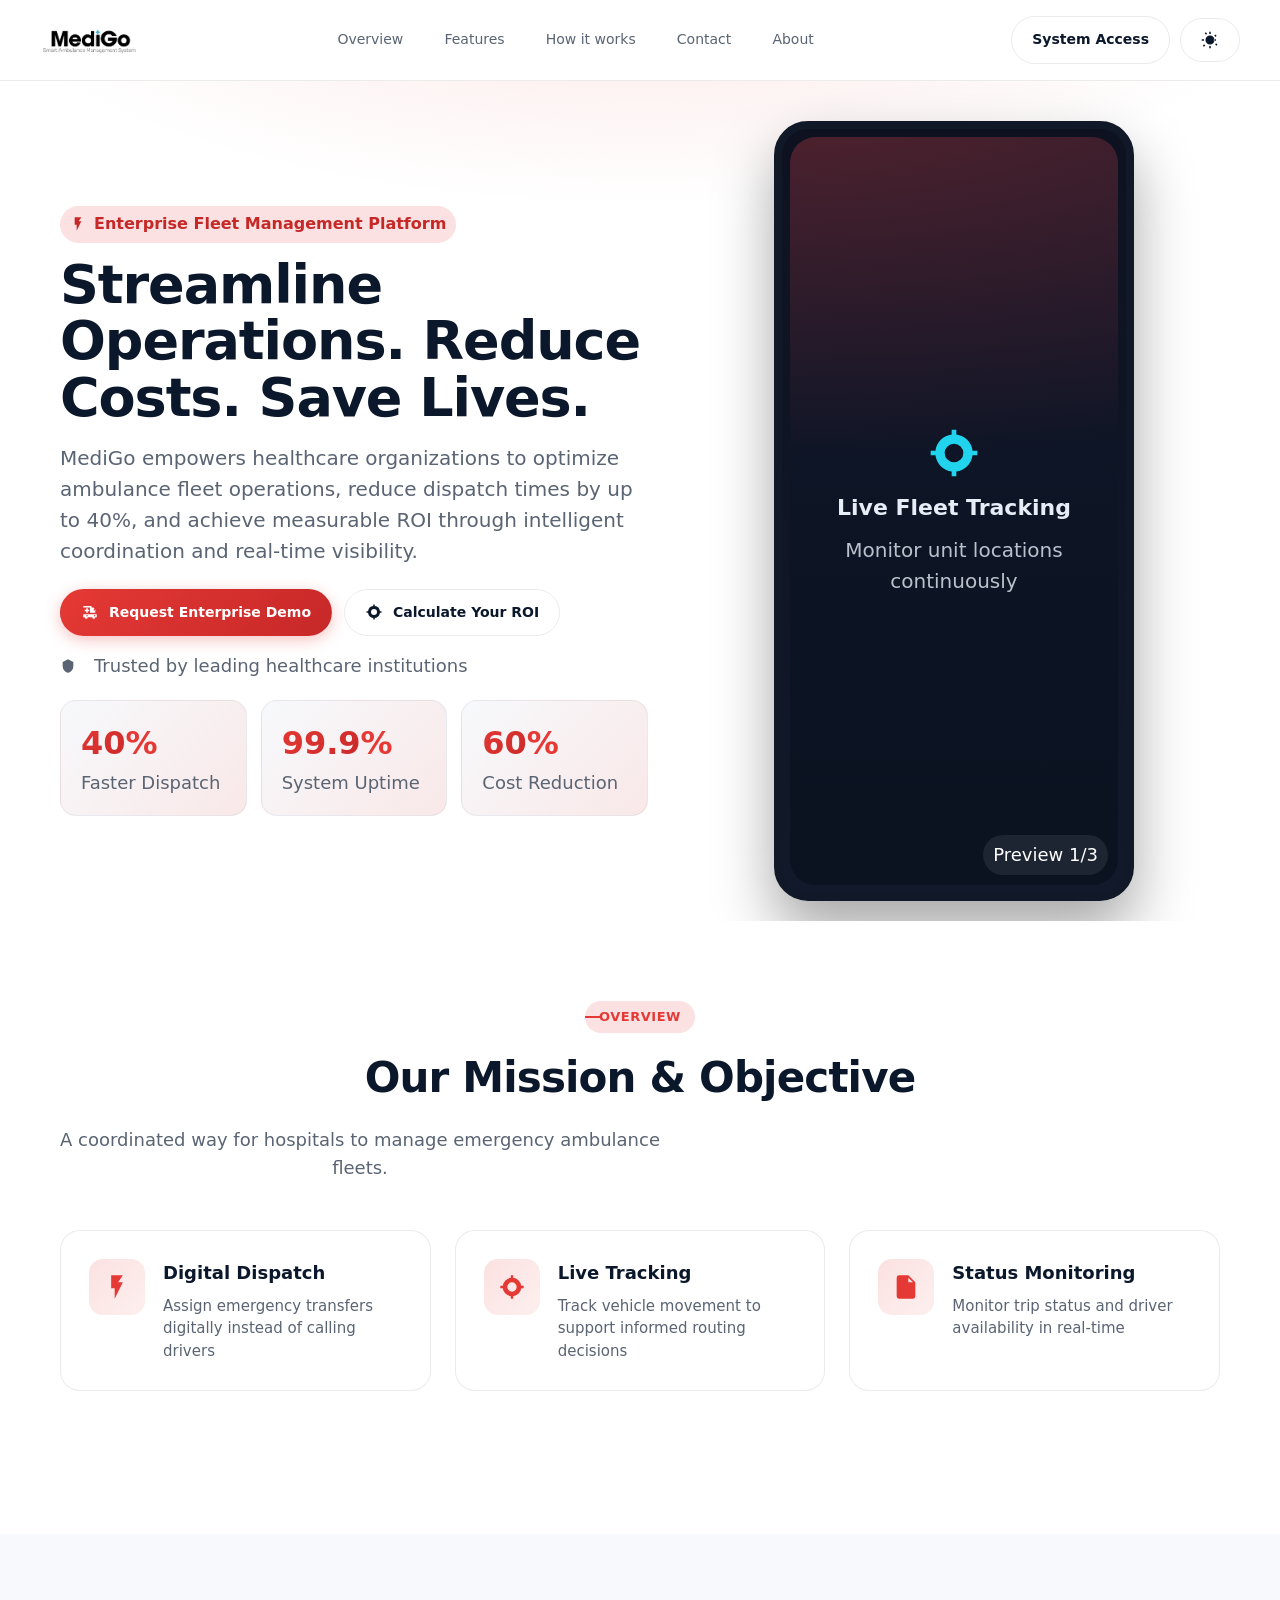
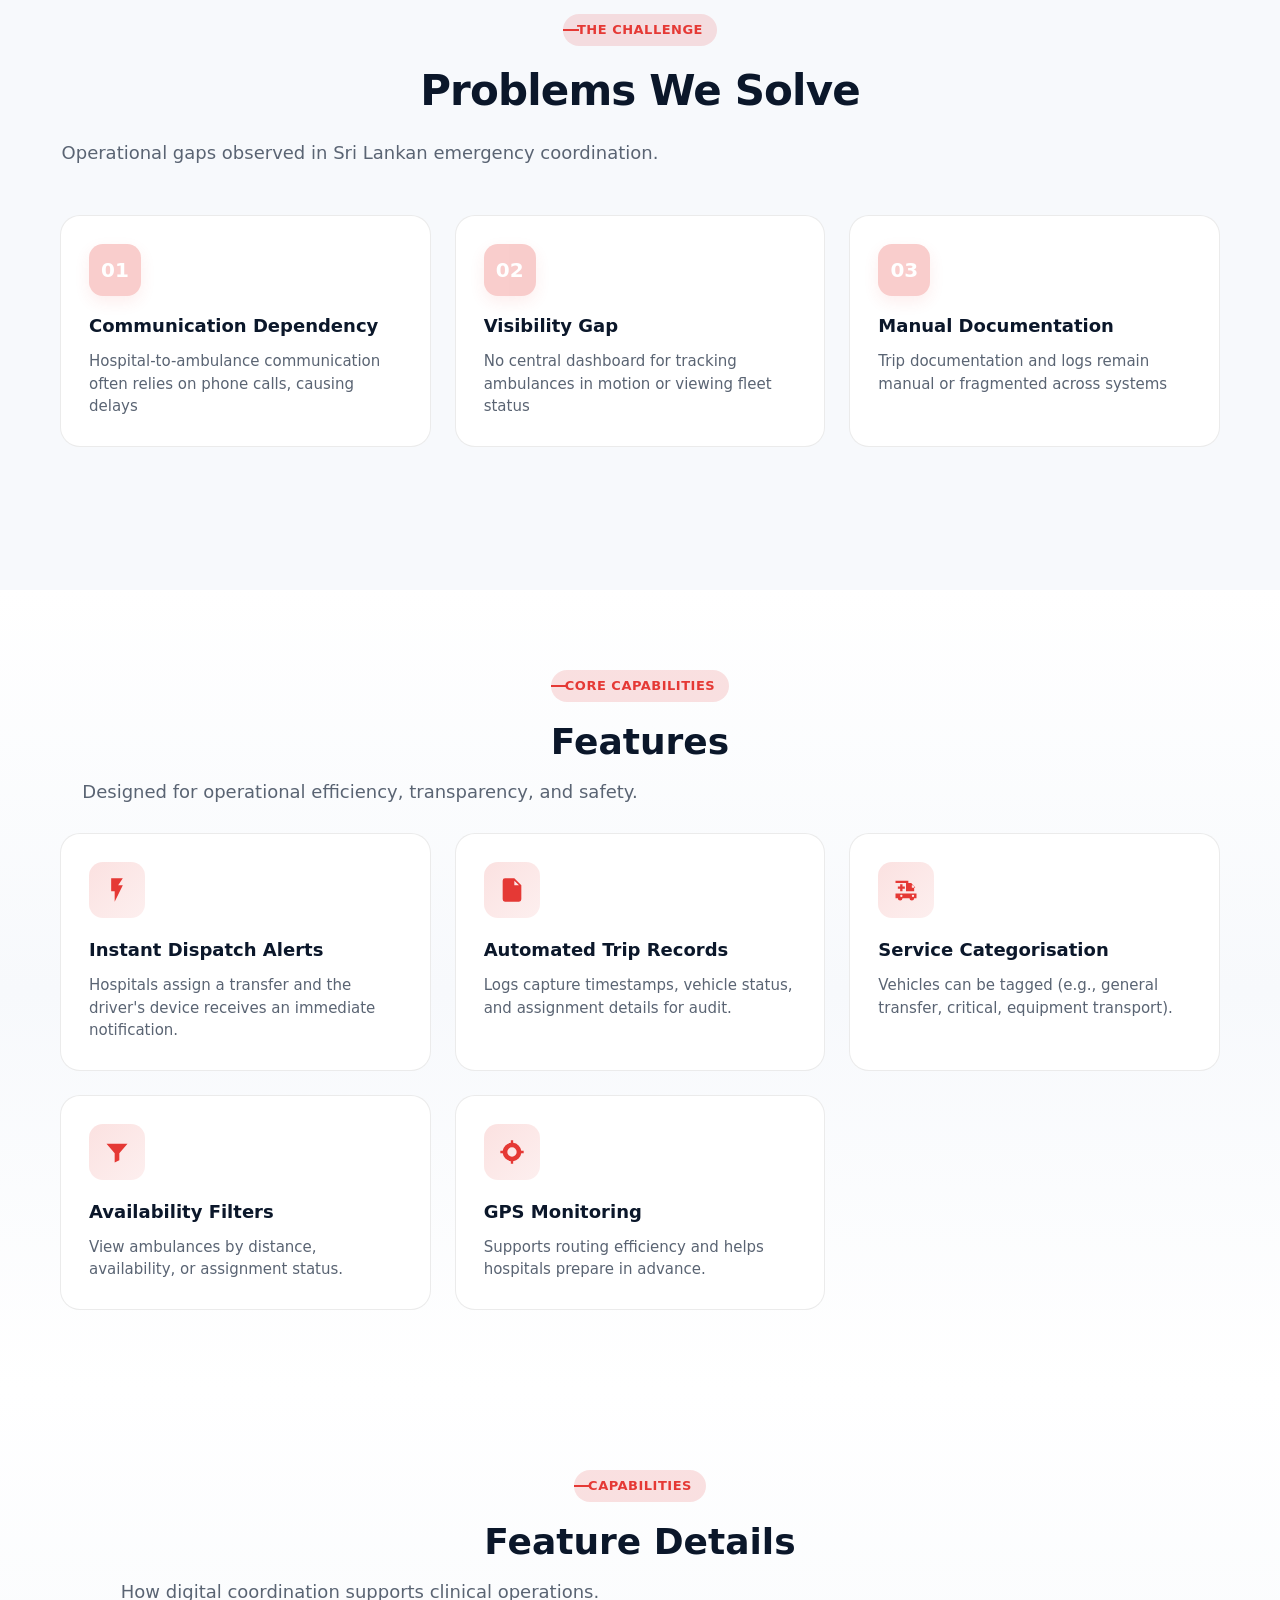
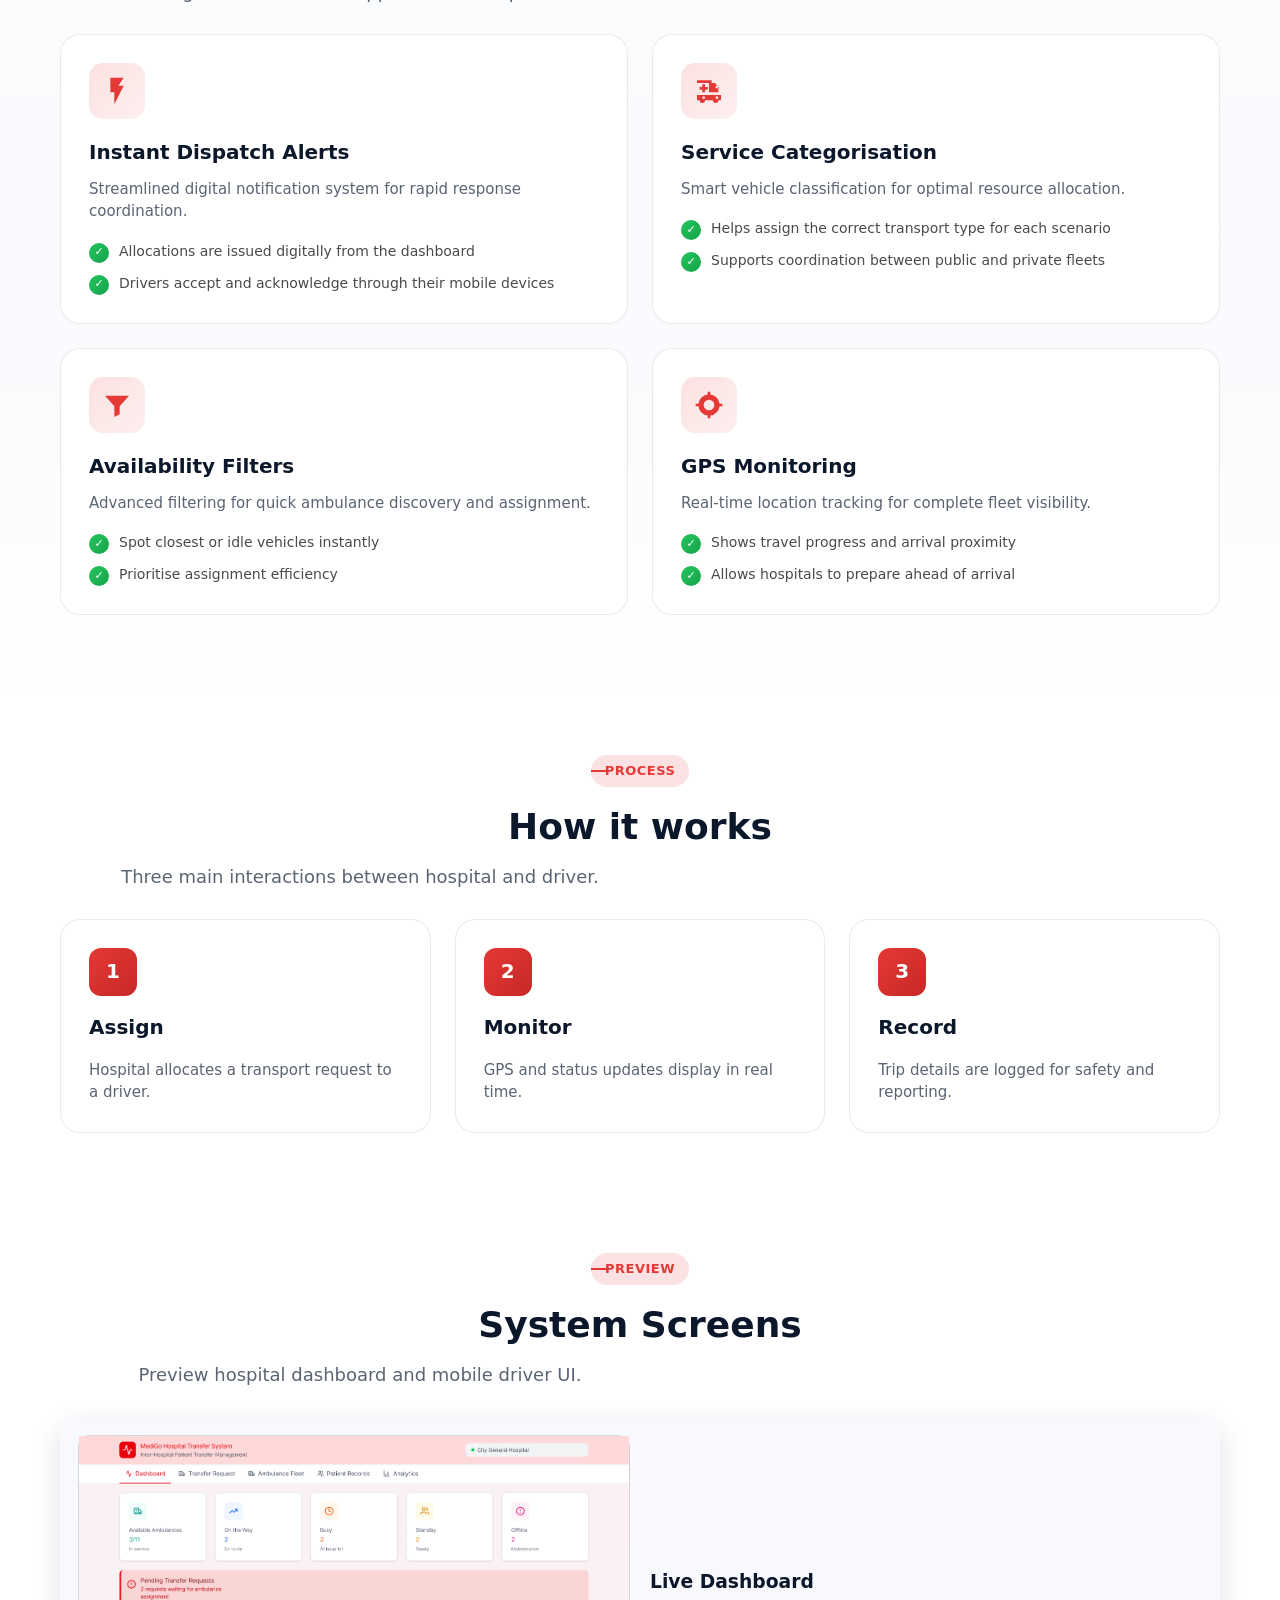
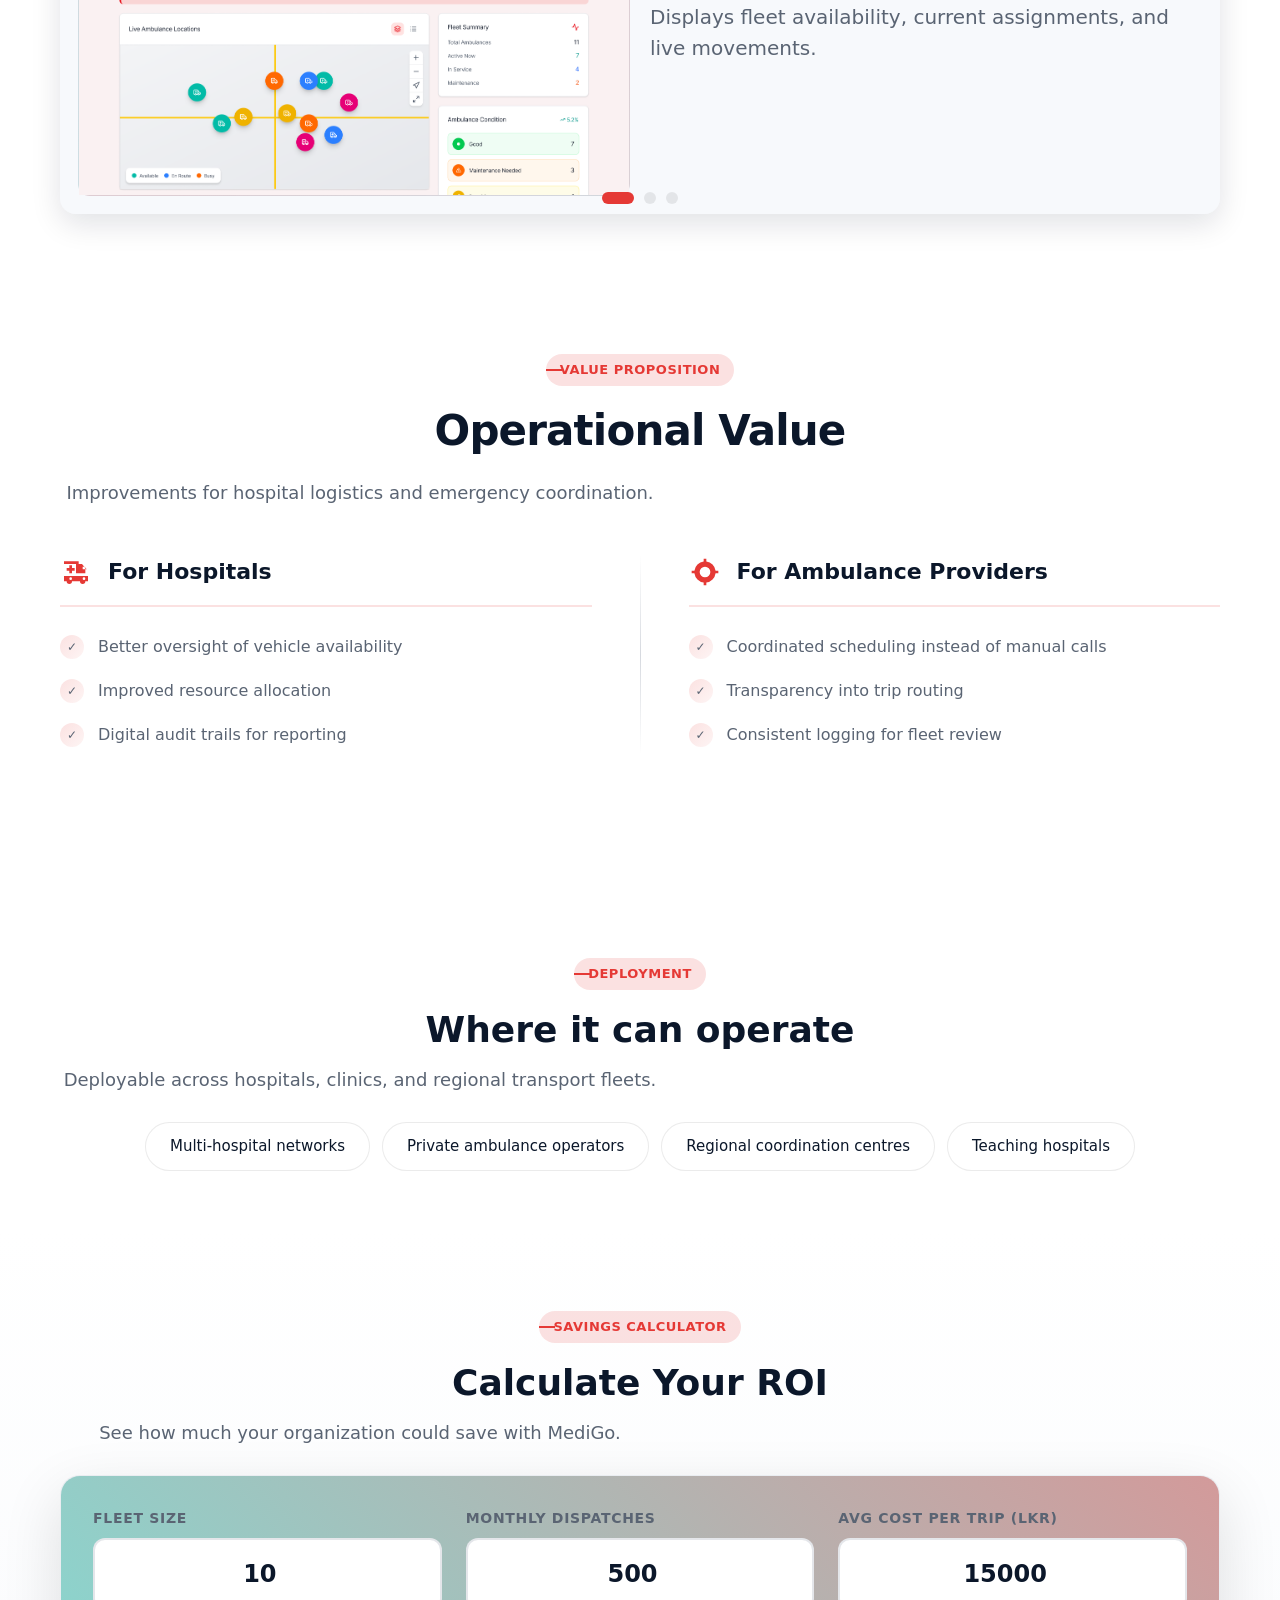
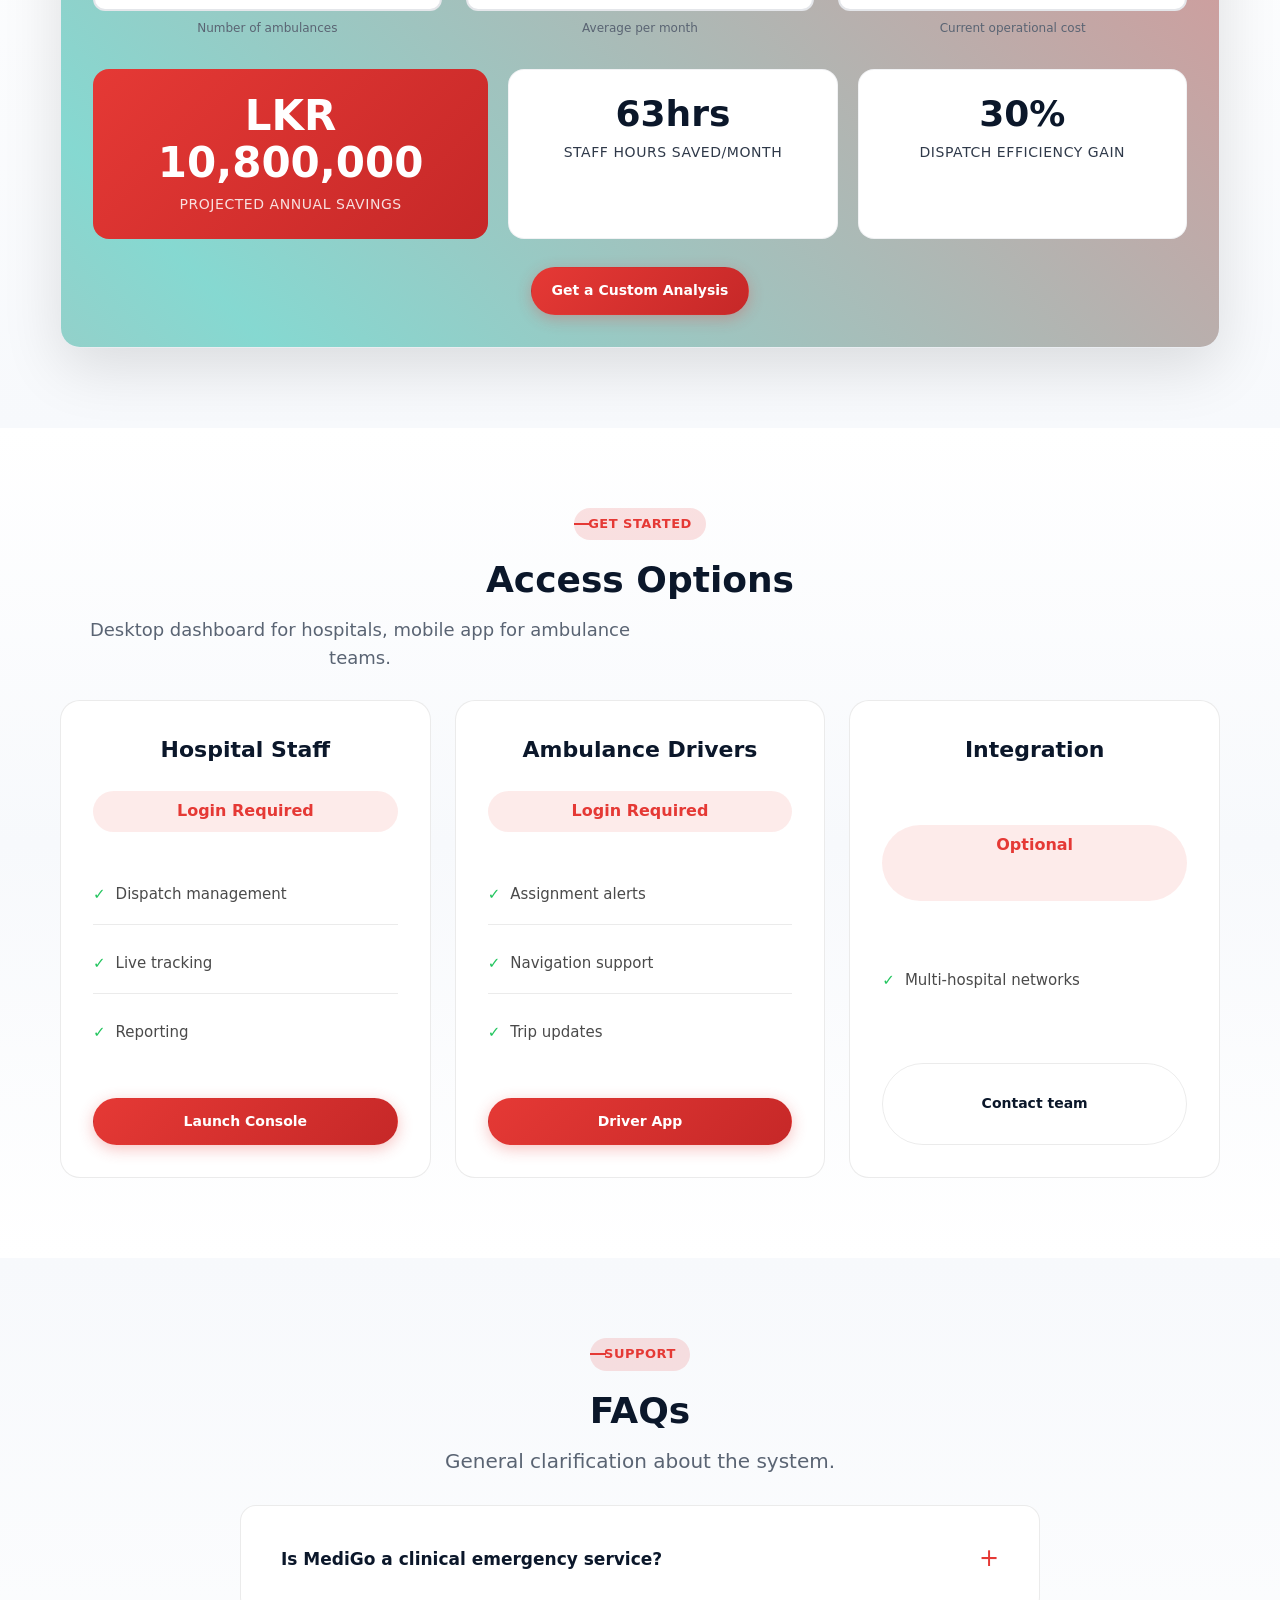
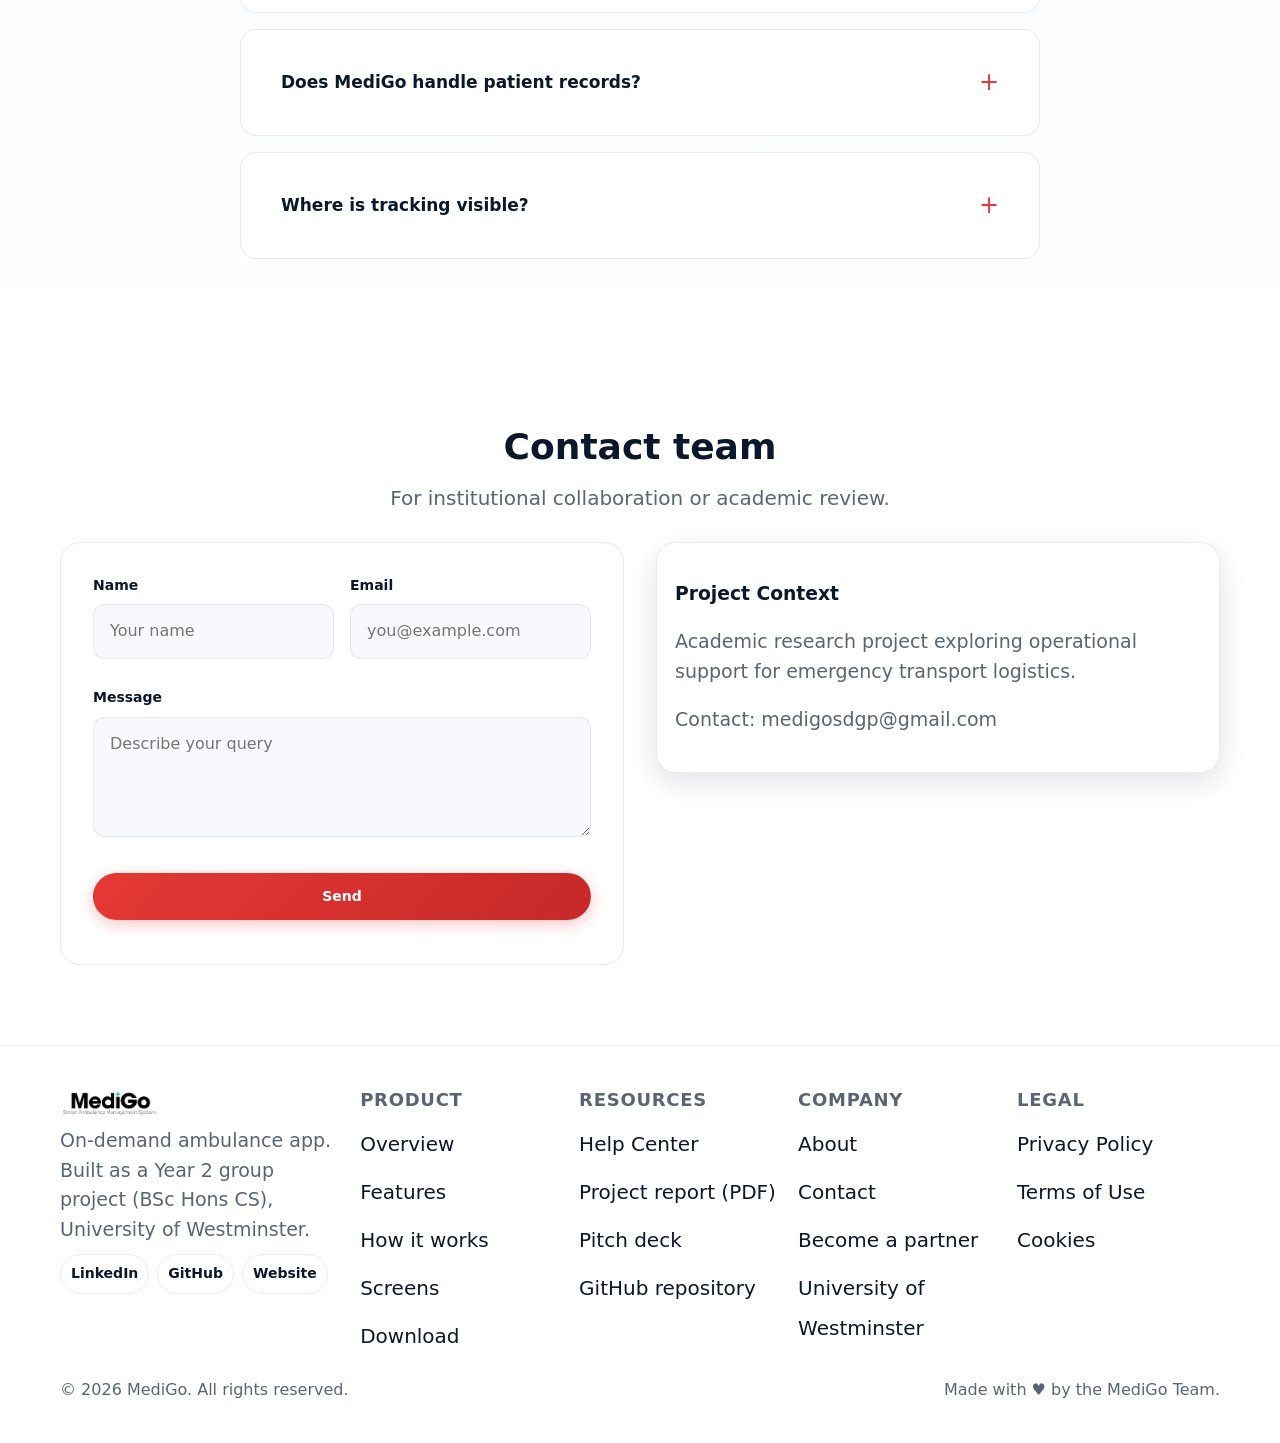
==== index.html @ 5da628c3 "Refactor code structure for improved readability and maintainability" ====
<!DOCTYPE html>
<html lang="en">

<head>
  <meta charset="utf-8" />
  <meta name="viewport" content="width=device-width, initial-scale=1" />
  <title>MediGo — Ambulance Dispatch & Monitoring System</title>
  <meta name="description"
    content="MediGo enables hospitals to assign ambulances, track drivers in real time, and coordinate emergency transport safely and efficiently." />
  <meta name="theme-color" content="#E53935" />
  <meta property="og:title" content="MediGo" />
  <meta property="og:description"
    content="A digital system for hospitals to track ambulances, assign emergency transfers, and monitor fleet activity ethically and securely." />
  <meta property="og:type" content="website" />
  <link rel="icon" href="./assets/images/ambulance-icon.png" />
  <link rel="stylesheet" href="style.css" />
  <script src="script.js" defer></script>
</head>

<body>
  <a href="#main" class="skip-link">Skip to content</a>

  <!-- SVG ICON SPRITE -->
  <svg class="svg-sprite" aria-hidden="true">
    <symbol id="i-ambulance" viewBox="0 0 24 24">
      <path fill="currentColor"
        d="M3 6h9v7h7V9l-2.5-3H14V4H3v2Zm14 2h1.5l1.5 2h-3V8ZM3 19h2a2 2 0 1 0 4 0h6a2 2 0 1 0 4 0h2v-4H3v4Zm6-2a1 1 0 1 1-2 0a1 1 0 0 1 2 0Zm10 0a1 1 0 1 1-2 0a1 1 0 0 1 2 0ZM7 7h2v2h2v2H9v2H7v-2H5V9h2V7Z" />
    </symbol>
    <symbol id="i-voice" viewBox="0 0 24 24">
      <path fill="currentColor"
        d="M12 14a3 3 0 0 0 3-3V7a3 3 0 0 0-6 0v4a3 3 0 0 0 3 3Zm5-3a5 5 0 0 1-10 0H5a7 7 0 0 0 14 0h-2Zm-5 7a7.002 7.002 0 0 1-6.93-6H3.07a9 9 0 0 0 17.86 0h-2.01A7.002 7.002 0 0 1 12 18Z" />
    </symbol>

    <symbol id="i-gps" viewBox="0 0 24 24">
      <path fill="currentColor"
        d="M11 2v2.062A8.001 8.001 0 0 0 4.062 11H2v2h2.062A8.001 8.001 0 0 0 11 19.938V22h2v-2.062A8.001 8.001 0 0 0 19.938 13H22v-2h-2.062A8.001 8.001 0 0 0 13 4.062V2h-2Zm1 6a4 4 0 1 1 0 8a4 4 0 0 1 0-8Z" />
    </symbol>
    <symbol id="i-bolt" viewBox="0 0 24 24">
      <path fill="currentColor" d="M7 2v11h3v9l7-14h-4l4-6H7Z" />
    </symbol>
    <symbol id="i-shield" viewBox="0 0 24 24">
      <path fill="currentColor" d="M12 2l8 4v6c0 5-3.6 9.7-8 10c-4.4-.3-8-5-8-10V6l8-4Z" />
    </symbol>
    <symbol id="i-bell" viewBox="0 0 24 24">
      <path fill="currentColor"
        d="M12 22a2 2 0 0 0 2-2H10a2 2 0 0 0 2 2Zm8-6V11c0-3.07-1.64-5.64-4.5-6.32V4a1.5 1.5 0 0 0-3 0v.68C9.64 5.36 8 7.92 8 11v5l-2 2v1h16v-1l-2-2Z" />
    </symbol>
    <symbol id="i-heart" viewBox="0 0 24 24">
      <path fill="currentColor"
        d="M12 21s-7.5-4.35-10-9c-1.6-2.9.2-6.5 3.6-7c2.2-.3 4 1 5 2c1-1 2.8-2.3 5-2c3.4.5 5.2 4.1 3.6 7c-2.5 4.65-10 9-10 9Z" />
    </symbol>
    <symbol id="i-globe" viewBox="0 0 24 24">
      <path fill="currentColor"
        d="M12 2a10 10 0 1 0 0 20a10 10 0 0 0 0-20Zm-1 2.1A8 8 0 0 0 4.1 11H7c.2-2.8 1.9-5.3 4-6.9V4.1ZM12 5c-1.9 1.3-3.3 3.9-3.5 7H15.5c-.2-3.1-1.6-5.7-3.5-7Zm-7.9 9A8 8 0 0 0 11 19.9V19c-2.1-1.6-3.8-4.1-4-7H4.1ZM12 19.9A8 8 0 0 0 19.9 14H17c-.2 2.9-1.9 5.4-4 6.9v.2ZM16.5 12H7.5c.2 3.1 1.6 5.7 3.5 7c1.9-1.3 3.3-3.9 3.5-7Z" />
    </symbol>
    <symbol id="i-star" viewBox="0 0 24 24">
      <path fill="currentColor" d="m12 2l2.9 6.3L22 9.2l-5 4.9l1.2 6.9L12 17.8L5.8 21l1.2-6.9L2 9.2l7.1-1L12 2Z" />
    </symbol>
    <symbol id="i-menu" viewBox="0 0 24 24">
      <path fill="currentColor" d="M3 6h18v2H3V6Zm0 5h18v2H3v-2Zm0 5h18v2H3v-2Z" />
    </symbol>
    <symbol id="i-arrow" viewBox="0 0 24 24">
      <path fill="currentColor" d="m9 6l6 6l-6 6V6Z" />
    </symbol>
    <symbol id="i-upload" viewBox="0 0 24 24">
      <path fill="currentColor" d="M12 3l4 4h-3v6h-2V7H8l4-4Zm-7 12h14v4H5v-4Z" />
    </symbol>
    <symbol id="i-file" viewBox="0 0 24 24">
      <path fill="currentColor" d="M14 2H6a2 2 0 0 0-2 2v16a2 2 0 0 0 2 2h12a2 2 0 0 0 2-2V8l-6-6Zm0 2l4 4h-4V4Z" />
    </symbol>
    <symbol id="i-filter" viewBox="0 0 24 24">
      <path fill="currentColor" d="M3 5h18l-7 8v6l-4 2v-8L3 5Z" />
    </symbol>
    <symbol id="i-mail" viewBox="0 0 24 24">
      <path fill="currentColor"
        d="M20 4H4a2 2 0 0 0-2 2v12a2 2 0 0 0 2 2h16a2 2 0 0 0 2-2V6a2 2 0 0 0-2-2Zm0 4l-8 5L4 8V6l8 5l8-5v2Z" />
    </symbol>
    <symbol id="i-linkedin" viewBox="0 0 24 24">
      <path fill="currentColor"
        d="M6.94 7.5A1.94 1.94 0 1 1 5 5.56A1.94 1.94 0 0 1 6.94 7.5ZM4.5 9h5v11h-5Zm7.5 0h4.8v1.5h.07a5.27 5.27 0 0 1 4.66-2.56c4.99 0 5.9 3.28 5.9 7.53V20h-5v-4.7c0-1.12-.02-2.56-1.56-2.56c-1.56 0-1.8 1.22-1.8 2.48V20h-5Z" />
    </symbol>
    <symbol id="i-github" viewBox="0 0 24 24">
      <path fill="currentColor"
        d="M12 2a10 10 0 0 0-3.16 19.49c.5.09.68-.22.68-.48v-1.69c-2.78.61-3.37-1.19-3.37-1.19c-.45-1.14-1.1-1.45-1.1-1.45c-.9-.62.07-.61.07-.61c1 .07 1.52 1.03 1.52 1.03c.89 1.52 2.34 1.08 2.91.83c.09-.65.35-1.08.63-1.33c-2.22-.25-4.55-1.11-4.55-4.95c0-1.09.39-1.98 1.03-2.68c-.1-.25-.45-1.27.1-2.65c0 0 .84-.27 2.75 1.02c.8-.22 1.65-.33 2.5-.33s1.7.11 2.5.33c1.9-1.3 2.74-1.02 2.74-1.02c.55 1.38.2 2.4.1 2.65c.64.7 1.03 1.59 1.03 2.68c0 3.85-2.34 4.7-4.57 4.95c.36.31.68.92.68 1.86v2.76c0 .27.18.58.69.48A10 10 0 0 0 12 2Z" />
    </symbol>
    <symbol id="i-sun" viewBox="0 0 24 24">
      <path fill="currentColor"
        d="M6.76 4.84L4.96 3.05l1.41-1.41l1.79 1.8L6.76 4.84ZM1 13h3v-2H1v2Zm10 10h2v-3h-2v3Zm9-10v-2h-3v2h3Zm-2.36-6.95l1.41-1.41l1.8 1.79l-1.41 1.41l-1.8-1.79ZM12 6a6 6 0 1 1 0 12a6 6 0 0 1 0-12Zm-1-5h2v3h-2V1ZM4.22 17.78l-1.8 1.79l1.41 1.41l1.79-1.8l-1.4-1.4ZM18.78 17.78l1.79 1.8l1.41-1.41l-1.8-1.79l-1.4 1.4Z" />
    </symbol>
    <symbol id="i-moon" viewBox="0 0 24 24">
      <path fill="currentColor" d="M21 12.79A9 9 0 1 1 11.21 3A7 7 0 0 0 21 12.79Z" />
    </symbol>
  </svg>
  <!-- SVG ICON SPRITE (unchanged) -->
  <!-- ... keep entire sprite exactly as-is ... -->

  <header>
    <a class="logo" href="#">
      <img id="header-logo-light" src="./assets/images/ambulance-logo1.png" alt="ambulance-logo"
        class="logo-img logo-light" />
      <img id="header-logo-dark" src="./assets/images/ambulance-logo2.png" alt="ambulance-logo"
        class="logo-img logo-dark" />
    </a>
    <nav id="nav" aria-label="Primary">
      <a href="#overview">Overview</a>
      <a href="#features">Features</a>
      <a href="#how">How it works</a>
      <a href="#contact">Contact</a>
      <a href="about.html">About</a>
    </nav>
    <div class="actions">
      <a class="btn btn-outline" href="#download">System Access</a>
      <button class="btn btn-outline theme-toggle" type="button">
        <svg width="18" height="18" class="sun">
          <use href="#i-sun" />
        </svg>
        <svg width="18" height="18" class="moon">
          <use href="#i-moon" />
        </svg>
      </button>
      <button id="menu-toggle" class="menu-toggle">
        <svg width="20" height="20">
          <use href="#i-menu" />
        </svg>
      </button>
    </div>
  </header>

  <main id="main">
    <!-- HERO -->
    <section class="hero">
      <div class="container">
        <div>
          <span class="eyebrow">
            <svg width="16" height="16">
              <use href="#i-bolt" />
            </svg>
            Enterprise Fleet Management Platform
          </span>
          <h1>Streamline Operations. Reduce Costs. Save Lives.</h1>
          <p>
            MediGo empowers healthcare organizations to optimize ambulance fleet operations,
            reduce dispatch times by up to 40%, and achieve measurable ROI through
            intelligent coordination and real-time visibility.
          </p>
          <div class="cta-row">
            <a class="btn btn-primary" href="#download">
              <svg width="18" height="18">
                <use href="#i-ambulance" />
              </svg>
              Request Enterprise Demo
            </a>
            <a class="btn btn-outline" href="#roi-calculator">
              <svg width="18" height="18">
                <use href="#i-gps" />
              </svg>
              Calculate Your ROI
            </a>
          </div>
          <div class="trust-row">
            <svg width="16" height="16">
              <use href="#i-shield" />
            </svg>
            Trusted by leading healthcare institutions
          </div>
          <div class="kpis">
            <div class="tile">
              <div class="num"><span class="counter" data-target="40">0</span>%</div>
              <div class="label">Faster Dispatch</div>
            </div>
            <div class="tile">
              <div class="num"><span class="counter" data-target="99.9" data-decimal="1">0</span>%</div>
              <div class="label">System Uptime</div>
            </div>
            <div class="tile">
              <div class="num"><span class="counter" data-target="60">0</span>%</div>
              <div class="label">Cost Reduction</div>
            </div>
          </div>
        </div>

        <div class="phone surface reveal">
          <div class="screen">
            <div class="slide active">
              <div class="slide-content">
                <svg width="56" height="56" class="icon-center c-cyan">
                  <use href="#i-gps" />
                </svg>
                <div class="slide-title">Live Fleet Tracking</div>
                <div class="slide-sub">
                  Monitor unit locations continuously
                </div>
              </div>
              <span class="badge">Preview 1/3</span>
            </div>
            <div class="slide">
              <div class="slide-content">
                <svg width="56" height="56" class="icon-center c-rose">
                  <use href="#i-bell" />
                </svg>
                <div class="slide-title">Dispatch Alerts</div>
                <div class="slide-sub">
                  Drivers receive organised task updates
                </div>
              </div>
              <span class="badge">Preview 2/3</span>
            </div>
            <div class="slide">
              <div class="slide-content">
                <svg width="56" height="56" class="icon-center c-green">
                  <use href="#i-shield" />
                </svg>
                <div class="slide-title">Ethical Access</div>
                <div class="slide-sub">
                  Usage restricted to authorised staff
                </div>
              </div>
              <span class="badge">Preview 3/3</span>
            </div>
          </div>
        </div>
      </div>
    </section>

    <!-- OVERVIEW -->
    <section id="overview" class="section-professional">
      <div class="container">
        <div class="section-head reveal">
          <span class="section-label">Overview</span>
          <h2>Our Mission & Objective</h2>
          <p class="section-subtitle">
            A coordinated way for hospitals to manage emergency ambulance fleets.
          </p>
        </div>
        <div class="value-grid reveal">
          <div class="value-item">
            <div class="value-icon">
              <svg width="28" height="28">
                <use href="#i-bolt" />
              </svg>
            </div>
            <div class="value-content">
              <h4>Digital Dispatch</h4>
              <p>Assign emergency transfers digitally instead of calling drivers</p>
            </div>
          </div>
          <div class="value-item">
            <div class="value-icon">
              <svg width="28" height="28">
                <use href="#i-gps" />
              </svg>
            </div>
            <div class="value-content">
              <h4>Live Tracking</h4>
              <p>Track vehicle movement to support informed routing decisions</p>
            </div>
          </div>
          <div class="value-item">
            <div class="value-icon">
              <svg width="28" height="28">
                <use href="#i-file" />
              </svg>
            </div>
            <div class="value-content">
              <h4>Status Monitoring</h4>
              <p>Monitor trip status and driver availability in real-time</p>
            </div>
          </div>
        </div>
      </div>
    </section>

    <!-- PROBLEMS -->
    <section id="problems" class="section-professional alt-bg">
      <div class="container">
        <div class="section-head reveal">
          <span class="section-label">The Challenge</span>
          <h2>Problems We Solve</h2>
          <p class="section-subtitle">
            Operational gaps observed in Sri Lankan emergency coordination.
          </p>
        </div>
        <div class="problem-grid reveal">
          <div class="problem-item">
            <span class="problem-number">01</span>
            <h4>Communication Dependency</h4>
            <p>Hospital-to-ambulance communication often relies on phone calls, causing delays</p>
          </div>
          <div class="problem-item">
            <span class="problem-number">02</span>
            <h4>Visibility Gap</h4>
            <p>No central dashboard for tracking ambulances in motion or viewing fleet status</p>
          </div>
          <div class="problem-item">
            <span class="problem-number">03</span>
            <h4>Manual Documentation</h4>
            <p>Trip documentation and logs remain manual or fragmented across systems</p>
          </div>
        </div>
      </div>
    </section>

    <!-- FEATURES -->
    <section id="features" class="features-section">
      <div class="container">
        <div class="section-head reveal">
          <span class="section-label">Core Capabilities</span>
          <h2>Features</h2>
          <p class="section-subtitle">
            Designed for operational efficiency, transparency, and safety.
          </p>
        </div>

        <div class="features-grid">
          <div class="feature-card reveal">
            <div class="feature-card-icon">
              <svg width="28" height="28">
                <use href="#i-bolt" />
              </svg>
            </div>
            <h3>Instant Dispatch Alerts</h3>
            <p>Hospitals assign a transfer and the driver's device receives an immediate notification.</p>
          </div>

          <div class="feature-card reveal">
            <div class="feature-card-icon">
              <svg width="28" height="28">
                <use href="#i-file" />
              </svg>
            </div>
            <h3>Automated Trip Records</h3>
            <p>Logs capture timestamps, vehicle status, and assignment details for audit.</p>
          </div>

          <div class="feature-card reveal">
            <div class="feature-card-icon">
              <svg width="28" height="28">
                <use href="#i-ambulance" />
              </svg>
            </div>
            <h3>Service Categorisation</h3>
            <p>Vehicles can be tagged (e.g., general transfer, critical, equipment transport).</p>
          </div>

          <div class="feature-card reveal">
            <div class="feature-card-icon">
              <svg width="28" height="28">
                <use href="#i-filter" />
              </svg>
            </div>
            <h3>Availability Filters</h3>
            <p>View ambulances by distance, availability, or assignment status.</p>
          </div>

          <div class="feature-card reveal">
            <div class="feature-card-icon">
              <svg width="28" height="28">
                <use href="#i-gps" />
              </svg>
            </div>
            <h3>GPS Monitoring</h3>
            <p>Supports routing efficiency and helps hospitals prepare in advance.</p>
          </div>
        </div>
      </div>
    </section>

    <!-- FEATURE DETAILS -->
    <section id="details" class="feature-details-section">
      <div class="container">
        <div class="section-head reveal">
          <span class="section-label">Capabilities</span>
          <h2>Feature Details</h2>
          <p class="section-subtitle">How digital coordination supports clinical operations.</p>
        </div>
        <div class="feature-details-grid">
          <div class="feature-detail-card reveal">
            <div class="feature-detail-icon">
              <svg width="32" height="32">
                <use href="#i-bolt" />
              </svg>
            </div>
            <h3>Instant Dispatch Alerts</h3>
            <p class="feature-detail-desc">Streamlined digital notification system for rapid response coordination.</p>
            <ul class="feature-detail-list">
              <li>
                <span class="check-icon">✓</span>
                Allocations are issued digitally from the dashboard
              </li>
              <li>
                <span class="check-icon">✓</span>
                Drivers accept and acknowledge through their mobile devices
              </li>
            </ul>
          </div>

          <div class="feature-detail-card reveal">
            <div class="feature-detail-icon">
              <svg width="32" height="32">
                <use href="#i-ambulance" />
              </svg>
            </div>
            <h3>Service Categorisation</h3>
            <p class="feature-detail-desc">Smart vehicle classification for optimal resource allocation.</p>
            <ul class="feature-detail-list">
              <li>
                <span class="check-icon">✓</span>
                Helps assign the correct transport type for each scenario
              </li>
              <li>
                <span class="check-icon">✓</span>
                Supports coordination between public and private fleets
              </li>
            </ul>
          </div>

          <div class="feature-detail-card reveal">
            <div class="feature-detail-icon">
              <svg width="32" height="32">
                <use href="#i-filter" />
              </svg>
            </div>
            <h3>Availability Filters</h3>
            <p class="feature-detail-desc">Advanced filtering for quick ambulance discovery and assignment.</p>
            <ul class="feature-detail-list">
              <li>
                <span class="check-icon">✓</span>
                Spot closest or idle vehicles instantly
              </li>
              <li>
                <span class="check-icon">✓</span>
                Prioritise assignment efficiency
              </li>
            </ul>
          </div>

          <div class="feature-detail-card reveal">
            <div class="feature-detail-icon">
              <svg width="32" height="32">
                <use href="#i-gps" />
              </svg>
            </div>
            <h3>GPS Monitoring</h3>
            <p class="feature-detail-desc">Real-time location tracking for complete fleet visibility.</p>
            <ul class="feature-detail-list">
              <li>
                <span class="check-icon">✓</span>
                Shows travel progress and arrival proximity
              </li>
              <li>
                <span class="check-icon">✓</span>
                Allows hospitals to prepare ahead of arrival
              </li>
            </ul>
          </div>
        </div>
      </div>
    </section>

    <!-- HOW IT WORKS -->
    <section id="how" class="how-section">
      <div class="container">
        <div class="section-head reveal">
          <span class="section-label">Process</span>
          <h2>How it works</h2>
          <p class="section-subtitle">Three main interactions between hospital and driver.</p>
        </div>
        <div class="steps">
          <div class="step reveal">
            <div class="num">1</div>
            <h3>Assign</h3>
            <p>Hospital allocates a transport request to a driver.</p>
          </div>
          <div class="step reveal">
            <div class="num">2</div>
            <h3>Monitor</h3>
            <p>GPS and status updates display in real time.</p>
          </div>
          <div class="step reveal">
            <div class="num">3</div>
            <h3>Record</h3>
            <p>Trip details are logged for safety and reporting.</p>
          </div>
        </div>
      </div>
    </section>

    <!-- SCREENS -->
    <section id="screens" class="screens-section">
      <div class="container">
        <div class="section-head reveal">
          <span class="section-label">Preview</span>
          <h2>System Screens</h2>
          <p class="section-subtitle">Preview hospital dashboard and mobile driver UI.</p>
        </div>

        <div class="slider surface reveal" data-slider="screens">
          <div class="slider-track">
            <article class="slide-card">
              <div class="img">
                <img src="./assets/images/dashboard.png" alt="Live Dashboard Screen" />
              </div>
              <div>
                <h3>Live Dashboard</h3>
                <p>
                  Displays fleet availability, current assignments, and live
                  movements.
                </p>
              </div>
            </article>
            <article class="slide-card">
              <div class="img">
                <img src="./assets/images/dispatch-console.png" alt="Dispatch Console Screen" />
              </div>
              <div>
                <h3>Dispatch Console</h3>
                <p>Assign tasks digitally and notify drivers instantly.</p>
              </div>
            </article>
            <article class="slide-card">
              <div class="img">
                <img src="./assets/images/mobile-app.png" alt="Driver Mobile App Screen" />
              </div>
              <div>
                <h3>Driver Mobile App</h3>
                <p>
                  Drivers receive assignments, navigation support, and log
                  completion.
                </p>
              </div>
            </article>
          </div>
          <div class="slider-arrows">
            <button class="arrow" data-prev aria-label="Previous slide">
              <svg width="18" height="18">
                <use href="#i-arrow" />
              </svg>
            </button>
            <button class="arrow flip" data-next aria-label="Next slide">
              <svg width="18" height="18">
                <use href="#i-arrow" />
              </svg>
            </button>
          </div>
          <div class="slider-nav" aria-label="Slide navigation"></div>
        </div>
      </div>
    </section>

    <!-- BENEFITS -->
    <section id="benefits" class="section-professional">
      <div class="container">
        <div class="section-head reveal">
          <span class="section-label">Value Proposition</span>
          <h2>Operational Value</h2>
          <p class="section-subtitle">
            Improvements for hospital logistics and emergency coordination.
          </p>
        </div>
        <div class="benefits-grid reveal">
          <div class="benefit-column">
            <div class="benefit-header">
              <svg width="32" height="32">
                <use href="#i-ambulance" />
              </svg>
              <h3>For Hospitals</h3>
            </div>
            <ul class="benefit-list">
              <li>
                <span class="benefit-icon">✓</span>
                <span>Better oversight of vehicle availability</span>
              </li>
              <li>
                <span class="benefit-icon">✓</span>
                <span>Improved resource allocation</span>
              </li>
              <li>
                <span class="benefit-icon">✓</span>
                <span>Digital audit trails for reporting</span>
              </li>
            </ul>
          </div>
          <div class="benefit-divider"></div>
          <div class="benefit-column">
            <div class="benefit-header">
              <svg width="32" height="32">
                <use href="#i-gps" />
              </svg>
              <h3>For Ambulance Providers</h3>
            </div>
            <ul class="benefit-list">
              <li>
                <span class="benefit-icon">✓</span>
                <span>Coordinated scheduling instead of manual calls</span>
              </li>
              <li>
                <span class="benefit-icon">✓</span>
                <span>Transparency into trip routing</span>
              </li>
              <li>
                <span class="benefit-icon">✓</span>
                <span>Consistent logging for fleet review</span>
              </li>
            </ul>
          </div>
        </div>
      </div>
    </section>


    <!-- COVERAGE -->
    <section id="coverage" class="coverage-section">
      <div class="container">
        <div class="section-head reveal">
          <span class="section-label">Deployment</span>
          <h2>Where it can operate</h2>
          <p class="section-subtitle">Deployable across hospitals, clinics, and regional transport fleets.</p>
        </div>
        <div class="chips reveal">
          <span class="chip">Multi-hospital networks</span>
          <span class="chip">Private ambulance operators</span>
          <span class="chip">Regional coordination centres</span>
          <span class="chip">Teaching hospitals</span>
        </div>
      </div>
    </section>

    <!-- ROI CALCULATOR -->
    <section id="roi-calculator" class="roi-section">
      <div class="container">
        <div class="section-head reveal">
          <span class="section-label">Savings Calculator</span>
          <h2>Calculate Your ROI</h2>
          <p class="section-subtitle">See how much your organization could save with MediGo.</p>
        </div>
        <div class="roi-calculator reveal">
          <div class="roi-inputs">
            <div class="roi-input-group">
              <label for="fleet-size">Fleet Size</label>
              <input type="number" id="fleet-size" value="10" min="1" max="500" />
              <span class="input-hint">Number of ambulances</span>
            </div>
            <div class="roi-input-group">
              <label for="monthly-dispatches">Monthly Dispatches</label>
              <input type="number" id="monthly-dispatches" value="500" min="10" max="10000" />
              <span class="input-hint">Average per month</span>
            </div>
            <div class="roi-input-group">
              <label for="avg-trip-cost">Avg Cost per Trip (LKR)</label>
              <input type="number" id="avg-trip-cost" value="15000" min="1000" max="100000" />
              <span class="input-hint">Current operational cost</span>
            </div>
          </div>
          <div class="roi-results">
            <div class="roi-result-card highlight">
              <div class="roi-value">LKR <span id="annual-savings">0</span></div>
              <div class="roi-label">Projected Annual Savings</div>
            </div>
            <div class="roi-result-card">
              <div class="roi-value"><span id="time-saved">0</span>hrs</div>
              <div class="roi-label">Staff Hours Saved/Month</div>
            </div>
            <div class="roi-result-card">
              <div class="roi-value"><span id="efficiency-gain">0</span>%</div>
              <div class="roi-label">Dispatch Efficiency Gain</div>
            </div>
          </div>
          <div class="roi-cta">
            <a class="btn btn-primary" href="#contact">Get a Custom Analysis</a>
          </div>
        </div>
      </div>
    </section>
    <!-- ACCESS -->
    <section id="download" class="access-section">
      <div class="container">
        <div class="section-head reveal">
          <span class="section-label">Get Started</span>
          <h2>Access Options</h2>
          <p class="section-subtitle">Desktop dashboard for hospitals, mobile app for ambulance teams.</p>
        </div>
        <div class="pricing">
          <div class="plan reveal">
            <h3>Hospital Staff</h3>
            <div class="price">Login Required</div>
            <ul>
              <li>Dispatch management</li>
              <li>Live tracking</li>
              <li>Reporting</li>
            </ul>
            <a class="btn btn-primary" href="#">Launch Console</a>
          </div>
          <div class="plan reveal">
            <h3>Ambulance Drivers</h3>
            <div class="price">Login Required</div>
            <ul>
              <li>Assignment alerts</li>
              <li>Navigation support</li>
              <li>Trip updates</li>
            </ul>
            <a class="btn btn-primary" href="driver-app.html">Driver App</a>
          </div>
          <div class="plan reveal">
            <h3>Integration</h3>
            <div class="price">Optional</div>
            <ul>
              <li>Multi-hospital networks</li>
            </ul>
            <a class="btn btn-outline" href="#contact">Contact team</a>
          </div>
        </div>
      </div>
    </section>

    <!-- FAQ -->
    <section id="faq" class="faq-section">
      <div class="container">
        <div class="section-head reveal">
          <span class="section-label">Support</span>
          <h2>FAQs</h2>
          <p>General clarification about the system.</p>
        </div>
        <div class="faq">
          <details class="reveal">
            <summary>Is MediGo a clinical emergency service?</summary>
            <div class="note">
              No, MediGo is a coordination and tracking system. Clinical
              emergencies must still be escalated through appropriate
              emergency channels.
            </div>
          </details>
          <details class="reveal">
            <summary>Does MediGo handle patient records?</summary>
            <div class="note">
              No, the system does not store clinical patient information.
            </div>
          </details>
          <details class="reveal">
            <summary>Where is tracking visible?</summary>
            <div class="note">
              Only authorised hospital staff assigned to fleet coordination
              can view location data.
            </div>
          </details>
        </div>
      </div>
    </section>

    <!-- CONTACT -->
    <section id="contact">
      <div class="container">
        <div class="section-head reveal">
          <h2>Contact team</h2>
          <p>For institutional collaboration or academic review.</p>
        </div>
        <div class="contact">
          <form class="form" id="contactForm" novalidate>
            <div class="row">
              <div>
                <label for="name">Name</label>
                <input id="name" name="name" required placeholder="Your name" />
              </div>
              <div>
                <label for="email">Email</label>
                <input id="email" name="email" type="email" required placeholder="you@example.com" />
              </div>
            </div>
            <div>
              <label for="message">Message</label>
              <textarea id="message" name="message" required placeholder="Describe your query"></textarea>
            </div>
            <button class="btn btn-primary" type="submit">Send</button>
            <div id="formMsg" class="note"></div>
          </form>

          <div class="surface pad-18">
            <h3>Project Context</h3>
            <p class="note">
              Academic research project exploring operational support for
              emergency transport logistics.
            </p>
            <p class="note">Contact: medigosdgp@gmail.com</p>
          </div>
        </div>
      </div>
    </section>
  </main>

  <footer>
    <div class="container">
      <div class="footer-grid">
        <!-- Brand + emergency -->
        <div class="footer-brand">
          <div class="brand-row">
            <img id="footer-logo-light" src="./assets/images/ambulance-logo1.png" alt="ambulance-logo"
              class="logo-img logo-light" />
            <img id="footer-logo-dark" src="./assets/images/ambulance-logo2.png" alt="ambulance-logo"
              class="logo-img logo-dark" />
          </div>
          <p class="note">
            On‑demand ambulance app. Built as a Year 2 group project (BSc Hons
            CS), University of Westminster.
          </p>
          <div class="footer-social">
            <a class="btn btn-outline sm" href="#" target="_blank" rel="noopener">LinkedIn</a>
            <a class="btn btn-outline sm" href="https://github.com/SDGP-03/MediGo" target="_blank"
              rel="noopener">GitHub</a>
            <a class="btn btn-outline sm" href="#" target="_blank" rel="noopener">Website</a>
          </div>
        </div>

        <!-- Product -->
        <div class="footer-col">
          <h4>Product</h4>
          <ul class="footer-links">
            <li><a href="index.html#overview">Overview</a></li>
            <li><a href="index.html#features">Features</a></li>
            <li><a href="index.html#how">How it works</a></li>
            <li><a href="index.html#screens">Screens</a></li>
            <li><a href="index.html#download">Download</a></li>
          </ul>
        </div>

        <!-- Resources -->
        <div class="footer-col">
          <h4>Resources</h4>
          <ul class="footer-links">
            <li><a href="index.html#faq">Help Center</a></li>
            <li>
              <a href="#" target="_blank" rel="noopener">Project report (PDF)</a>
            </li>
            <li><a href="#" target="_blank" rel="noopener">Pitch deck</a></li>
            <li>
              <a href="#" target="_blank" rel="noopener">GitHub repository</a>
            </li>
          </ul>
        </div>

        <!-- Company -->
        <div class="footer-col">
          <h4>Company</h4>
          <ul class="footer-links">
            <li><a href="about.html">About</a></li>
            <li><a href="index.html#contact">Contact</a></li>
            <li><a href="index.html#contact">Become a partner</a></li>
            <li>
              <a href="https://www.westminster.ac.uk/" target="_blank" rel="noopener">University of Westminster</a>
            </li>
          </ul>
        </div>

        <!-- Legal -->
        <div class="footer-col">
          <h4>Legal</h4>
          <ul class="footer-links">
            <li>
              <a href="#" target="_blank" rel="noopener">Privacy Policy</a>
            </li>
            <li>
              <a href="#" target="_blank" rel="noopener">Terms of Use</a>
            </li>
            <li><a href="#" target="_blank" rel="noopener">Cookies</a></li>
          </ul>
        </div>
      </div>

      <div class="footer-bottom">
        <div>© <span id="year"></span> MediGo. All rights reserved.</div>
        <div>Made with ♥ by the MediGo Team.</div>
      </div>
    </div>
  </footer>

  <button class="to-top">
    <svg width="18" height="18" class="flip">
      <use href="#i-arrow" />
    </svg>
  </button>
</body>

</html>
---- style.css ----
/* ========== CSS RESET ========== */
*,
*::before,
*::after {
  box-sizing: border-box;
}

html:focus-within {
  scroll-behavior: smooth;
}

body {
  margin: 0;
  font-family: Inter, system-ui, -apple-system, Segoe UI, Roboto, Helvetica,
    Arial, "Apple Color Emoji", "Segoe UI Emoji";
  color: var(--text);
  background: var(--bg);
  line-height: 1.55;
}

img,
svg {
  display: block;
  max-width: 100%;
  height: auto;
}

a {
  color: inherit;
  text-decoration: none;
}

button,
input,
select,
textarea {
  font: inherit;
  color: inherit;
}

p {
  font-size: 20px;
}

ul li {
  font-size: 20px;
  line-height: 2.5rem;
}

/* ========== THEME BASE - SQ3.IO STYLE ========== */
:root {
  /* Brand Colors */
  --brand: #e53935;
  --brand-600: #d32f2f;
  --brand-700: #c62828;
  --accent: #14b8a6;

  /* Dark Theme (Default - sq3.io style) */
  --bg: #0a0a0a;
  --bg-secondary: #111111;
  --surface: #141414;
  --surface-elevated: #1a1a1a;
  --text: #ffffff;
  --text-secondary: #a1a1a1;
  --muted: #888888;
  --border: rgba(255, 255, 255, 0.08);
  --border-hover: rgba(255, 255, 255, 0.15);

  /* Glassmorphism */
  --glass-bg: rgba(255, 255, 255, 0.03);
  --glass-border: rgba(255, 255, 255, 0.06);
  --glass-shadow: 0 8px 32px rgba(0, 0, 0, 0.4);

  /* Effects */
  --success: #22c55e;
  --warning: #f59e0b;
  --glow: 0 0 40px rgba(229, 57, 53, 0.15);
  --shadow: 0 20px 50px rgba(0, 0, 0, 0.5);
  --radius: 16px;
  --radius-lg: 24px;
  --container: 1200px;
}

/* Light theme (when toggled) */
[data-theme="light"] {
  --bg: #ffffff;
  --bg-secondary: #f8f9fa;
  --surface: #f3f4f6;
  --surface-elevated: #ffffff;
  --text: #0a0a0a;
  --text-secondary: #4a4a4a;
  --muted: #6b7280;
  --border: rgba(0, 0, 0, 0.08);
  --border-hover: rgba(0, 0, 0, 0.15);
  --glass-bg: rgba(255, 255, 255, 0.8);
  --glass-border: rgba(0, 0, 0, 0.06);
  --glass-shadow: 0 8px 32px rgba(0, 0, 0, 0.1);
  --shadow: 0 20px 50px rgba(0, 0, 0, 0.1);
  --glow: 0 0 40px rgba(229, 57, 53, 0.1);
}

/* Remove system preference override - now dark is default */


/* ========== LAYOUT ========== */
.container {
  width: 100%;
  max-width: var(--container);
  margin: 0 auto;
  padding: 0 20px;
}

.surface {
  background: var(--surface);
  border-radius: var(--radius);
  box-shadow: var(--shadow);
}

.svg-sprite {
  position: absolute;
  width: 0;
  height: 0;
  overflow: hidden;
}

.toolbar {
  padding: 12px;
  margin-bottom: 12px;
  display: flex;
  flex-wrap: wrap;
  gap: 10px;
  align-items: center;
  justify-content: space-between;
}

.pad-18 {
  padding: 18px;
}

.benefits {
  display: grid;
  grid-template-columns: repeat(2, 1fr);
  gap: 16px;
}

.row-flex {
  display: flex;
  align-items: center;
  gap: 10px;
}

.btn-row {
  display: flex;
  gap: 8px;
  margin-top: 10px;
}

/* ========== HEADER ========== */
.skip-link {
  position: absolute;
  left: -9999px;
  top: auto;
  width: 1px;
  height: 1px;
  overflow: hidden;
}

.skip-link:focus {
  position: fixed;
  left: 16px;
  top: 16px;
  width: auto;
  height: auto;
  padding: 10px 14px;
  background: var(--text);
  color: var(--bg);
  border-radius: 8px;
  z-index: 9999;
}

header {
  display: flex;
  justify-content: space-between;
  padding: 16px 40px;
  align-items: center;
  position: sticky;
  top: 0;
  backdrop-filter: saturate(180%) blur(20px);
  -webkit-backdrop-filter: saturate(180%) blur(20px);
  background: rgba(10, 10, 10, 0.85);
  border-bottom: 1px solid var(--border);
  z-index: 100;
}

[data-theme="light"] header {
  background: rgba(255, 255, 255, 0.85);
}

.logo {
  display: inline-flex;
  align-items: center;
  gap: 10px;
  font-weight: 800;
  letter-spacing: 0.3px;
}

.logo-img {
  width: 100px;
  border-radius: 10px;
  object-fit: contain;
  flex-shrink: 0;
}

/* Dark theme default - show dark logo */
.logo-light {
  display: none;
}

.logo-dark {
  display: block;
}

/* Light theme - show light logo */
[data-theme="light"] .logo-light {
  display: block;
}

[data-theme="light"] .logo-dark {
  display: none;
}

nav a {
  padding: 10px 18px;
  border-radius: 100px;
  font-size: 14px;
  font-weight: 500;
  color: var(--muted);
  transition: all 0.3s ease;
}

nav a:hover,
nav a:focus {
  color: var(--text);
  background: var(--glass-bg);
}

.actions {
  display: flex;
  align-items: center;
  gap: 10px;
}

.btn {
  display: inline-flex;
  align-items: center;
  justify-content: center;
  gap: 10px;
  padding: 12px 20px;
  border-radius: 100px;
  border: 1px solid transparent;
  cursor: pointer;
  transition: all 0.3s cubic-bezier(0.16, 1, 0.3, 1);
  font-weight: 600;
  font-size: 14px;
}

.btn-primary {
  background: var(--brand);
  color: #fff;
  box-shadow: 0 4px 20px rgba(229, 57, 53, 0.3);
}

.btn-primary:hover {
  background: var(--brand-600);
  transform: translateY(-2px);
  box-shadow: 0 8px 30px rgba(229, 57, 53, 0.4);
}

.btn-outline {
  border-color: var(--border);
  color: var(--text);
  background: transparent;
}

.btn-outline:hover {
  border-color: var(--border-hover);
  background: var(--glass-bg);
  transform: translateY(-2px);
}

.btn.sm {
  padding: 8px 10px;
  font-weight: 700;
}

.menu-toggle {
  display: none;
  border: 1px solid rgba(120, 130, 150, 0.3);
  background: transparent;
  border-radius: 10px;
  padding: 8px 10px;
}

@media (max-width: 1024px) {
  header {
    padding: 14px;
  }

  nav {
    display: none;
    flex-direction: column;
    position: fixed;
    top: 75px;
    left: 0;
    background: var(--bg);
    z-index: 1000;
    width: 100%;
    text-align: center;
    padding-right: 2rem;
  }

  nav a {
    padding: 10px;
  }

  nav.show {
    display: flex;
  }

  .menu-toggle {
    display: block;
  }
}

/* ========== HERO ========== */
.hero {
  padding: 40px 0 20px;
}

.hero .container {
  display: grid;
  grid-template-columns: 1.05fr 0.95fr;
  gap: 40px;
  align-items: center;
}

.eyebrow {
  display: inline-flex;
  align-items: center;
  gap: 8px;
  padding: 6px 10px;
  border-radius: 999px;
  background: color-mix(in oklab, var(--brand) 15%, transparent);
  color: var(--brand-700);
  font-weight: 700;
}

.hero h1 {
  font-size: clamp(32px, 5vw, 54px);
  line-height: 1.05;
  margin: 14px 0 16px;
  letter-spacing: -0.02em;
}

.hero p {
  color: var(--muted);
  font-size: clamp(18px, 2.2vw, 20px);
  margin: 0 0 22px;
}

.cta-row {
  display: flex;
  flex-wrap: wrap;
  gap: 12px;
  align-items: center;
}

.trust-row {
  display: flex;
  gap: 18px;
  align-items: center;
  margin-top: 16px;
  color: var(--muted);
  font-size: 18px;
}

.kpis {
  display: grid;
  grid-template-columns: repeat(3, minmax(120px, 1fr));
  gap: 14px;
  margin-top: 20px;
}

.kpis .tile {
  padding: 14px 16px;
  border-radius: 14px;
  background: var(--surface);
}

.kpis .num {
  font-weight: 900;
  font-size: 24px;
}

.kpis .label {
  color: var(--muted);
  font-size: 18px;
}

/* Phone mock */
.phone {
  position: relative;
  width: min(360px, 100%);
  margin-inline: auto;
  aspect-ratio: 9/19.5;
  border-radius: 34px;
  background: linear-gradient(180deg, #0e1220, #12192b);
  border: 8px solid #111827;
  box-shadow: 0 30px 60px rgba(0, 0, 0, 0.35);
}

.phone::before {
  content: "";
  position: absolute;
  top: 10px;
  left: 50%;
  transform: translateX(-50%);
  width: 36%;
  height: 24px;
  background: #0b1220;
  border-radius: 0 0 16px 16px;
}

.screen {
  position: absolute;
  inset: 8px;
  border-radius: 26px;
  overflow: hidden;
  background: radial-gradient(1200px 400px at -10% -10%,
      rgba(229, 57, 53, 0.35),
      transparent),
    linear-gradient(180deg, #0f172a 10%, #0b1220 90%);
}

.screen .slide {
  position: absolute;
  inset: 0;
  opacity: 0;
  transition: opacity 0.5s ease;
  display: grid;
  place-items: center;
  padding: 16px;
}

.screen .slide.active {
  opacity: 1;
}

.screen .badge {
  position: absolute;
  right: 10px;
  bottom: 10px;
  background: rgba(255, 255, 255, 0.08);
  color: #fff;
  padding: 6px 10px;
  border-radius: 999px;
  font-size: 18px;
}

/* Slide content helpers */
.slide-content {
  display: grid;
  gap: 10px;
  text-align: center;
  color: #e6edf6;
}

/* Compact list styles for features and team pages */
.features-list,
.team-list {
  list-style: none;
  margin: 0;
  padding: 0;
  display: grid;
  gap: 12px;
}

.feature-row,
.member-row {
  display: flex;
  gap: 12px;
  align-items: flex-start;
}

.feature-row .icon {
  flex: 0 0 44px;
  display: flex;
  align-items: center;
  justify-content: center;
}

.feature-row h3,
.member-body h3 {
  margin: 0 0 6px;
  font-size: 18px;
}

.feature-row p,
.member-body .bio {
  margin: 0;
  color: var(--muted);
  font-size: 15px;
}

.member-row .avatar {
  width: 76px;
  height: 76px;
  object-fit: cover;
  border-radius: 8px;
  flex: 0 0 76px;
}

.member-body .role {
  color: var(--muted);
  font-size: 14px;
  margin-bottom: 6px;
}

.tags {
  display: flex;
  gap: 8px;
  flex-wrap: wrap;
  margin-top: 8px;
}

.tag {
  background: color-mix(in oklab, var(--brand) 8%, transparent);
  color: var(--brand-700);
  padding: 6px 8px;
  border-radius: 999px;
  font-weight: 700;
  font-size: 13px;
}

@media (max-width: 700px) {

  .feature-row,
  .member-row {
    flex-direction: column;
    align-items: flex-start;
  }

  .member-row .avatar {
    width: 64px;
    height: 64px;
    flex: 0 0 64px;
  }
}

.slide-title {
  font-weight: 800;
  font-size: 22px;
}

.slide-sub {
  opacity: 0.8;
  font-size: 20px;
}

.icon-center {
  display: block;
  margin-inline: auto;
}

.c-cyan {
  color: #22d3ee;
}

.c-rose {
  color: #f43f5e;
}

.c-green {
  color: #86efac;
}

@media (max-width: 960px) {
  .hero .container {
    grid-template-columns: 1fr;
  }

  .kpis {
    grid-template-columns: repeat(3, 1fr);
  }
}

/* ========== SECTIONS ========== */
section {
  padding: 60px 0;
}

.section-head {
  text-align: center;
  margin-bottom: 28px;
}

.section-head h2 {
  font-size: clamp(26px, 4vw, 36px);
  margin: 0 0 8px;
}

.section-head p {
  margin: 0;
  color: var(--muted);
}

/* Features */
.features {
  display: grid;
  grid-template-columns: repeat(4, 1fr);
  gap: 16px;
}

.feature {
  background: var(--surface);
  border-radius: var(--radius);
  padding: 18px;
  display: grid;
  gap: 10px;
}

.feature .icon {
  width: 38px;
  height: 38px;
  border-radius: 10px;
  background: color-mix(in oklab, var(--brand) 25%, transparent);
  display: grid;
  place-items: center;
  color: var(--brand-700);
}

.feature h3 {
  margin: 0;
  font-size: 20px;
}

.feature p {
  margin: 0;
  color: var(--muted);
  font-size: 20px;
}

@media (max-width: 1024px) {
  .features {
    grid-template-columns: repeat(3, 1fr);
  }
}

@media (max-width: 700px) {
  .features {
    grid-template-columns: 1fr;
  }
}

/* How it works */
.steps {
  display: grid;
  grid-template-columns: repeat(3, 1fr);
  gap: 16px;
}

.step {
  padding: 18px;
  border-radius: var(--radius);
  background: var(--surface);
  display: grid;
  gap: 8px;
}

.step .num {
  width: 28px;
  height: 28px;
  border-radius: 8px;
  background: var(--brand);
  color: #fff;
  display: grid;
  place-items: center;
  font-weight: 800;
}

.step p {
  margin: 0;
  color: var(--muted);
}

@media (max-width: 900px) {
  .steps {
    grid-template-columns: 1fr;
  }
}

/* Screens / Slider */
.slider {
  position: relative;
  overflow: hidden;
  border-radius: var(--radius);
}

.slider-track {
  display: grid;
  grid-auto-flow: column;
  grid-auto-columns: 100%;
  transition: transform 0.4s ease;
}

.slide-card {
  display: grid;
  grid-template-columns: 1fr 1fr;
  gap: 20px;
  padding: 18px;
  background: var(--surface);
  align-items: center;
}

.slide-card .img {
  aspect-ratio: 16/10;
  border-radius: 12px;
  background: linear-gradient(120deg,
      rgba(229, 57, 53, 0.15),
      rgba(20, 184, 166, 0.1));
  border: 1px solid rgba(120, 130, 150, 0.18);
}

.slide-card h3 {
  margin: 0 0 6px;
}

.slide-card p {
  margin: 0;
  color: var(--muted);
}

.slider-nav {
  position: absolute;
  inset: auto 0 10px 0;
  display: flex;
  justify-content: center;
  gap: 8px;
}

.dot {
  width: 10px;
  height: 10px;
  border-radius: 50%;
  background: rgba(120, 130, 150, 0.4);
  border: none;
  cursor: pointer;
}

.dot.active {
  background: var(--brand);
}

.slider-arrows {
  position: absolute;
  inset: 0;
  display: flex;
  align-items: center;
  justify-content: space-between;
  pointer-events: none;
}

.arrow {
  pointer-events: all;
  border: 1px solid rgba(120, 130, 150, 0.35);
  background: var(--bg);
  width: 38px;
  height: 38px;
  border-radius: 50%;
  display: grid;
  place-items: center;
  cursor: pointer;
  margin: 0 8px;
}

.arrow.flip {
  transform: rotate(180deg);
}

@media (max-width: 900px) {
  .slide-card {
    grid-template-columns: 1fr;
  }
}

/* Coverage */
.chips {
  display: flex;
  flex-wrap: wrap;
  gap: 10px;
  justify-content: center;
}

.chip {
  border: 1px solid rgba(120, 130, 150, 0.25);
  padding: 8px 12px;
  border-radius: 999px;
  background: rgba(120, 130, 150, 0.06);
}

/* Testimonials */
.testi {
  display: grid;
  grid-template-columns: repeat(3, 1fr);
  gap: 16px;
}

.quote {
  background: var(--surface);
  border-radius: var(--radius);
  padding: 18px;
  display: grid;
  gap: 8px;
}

.quote p {
  margin: 0;
}

.quote .who {
  color: var(--muted);
  font-size: 20px;
}

@media (max-width: 900px) {
  .testi {
    grid-template-columns: 1fr;
  }
}

/* Pricing */
.pricing {
  display: grid;
  grid-template-columns: repeat(3, 1fr);
  gap: 16px;
}

.plan {
  background: var(--surface);
  border-radius: var(--radius);
  padding: 18px;
  display: grid;
  gap: 12px;
  border: 1px solid rgba(120, 130, 150, 0.15);
}

.price {
  font-weight: 900;
  font-size: 28px;
}

.plan ul {
  list-style: none;
  margin: 0;
  padding: 0;
  display: grid;
  gap: 8px;
  color: var(--muted);
}

@media (max-width: 1000px) {
  .pricing {
    grid-template-columns: 1fr;
  }
}

/* FAQ */
.faq {
  max-width: 900px;
  margin: 0 auto;
  display: grid;
  gap: 10px;
}

details {
  background: var(--surface);
  border-radius: var(--radius);
  padding: 14px 16px;
  border: 1px solid rgba(120, 130, 150, 0.18);
}

details summary {
  cursor: pointer;
  font-size: 20px;
  font-weight: 700;
}

details[open] {
  border-color: var(--brand);
}

/* Contact */
.contact {
  display: grid;
  grid-template-columns: 1.1fr 0.9fr;
  gap: 20px;
  align-items: start;
}

.form {
  background: var(--surface);
  border-radius: var(--radius);
  padding: 18px;
  display: grid;
  gap: 12px;
}

.row {
  display: grid;
  grid-template-columns: 1fr 1fr;
  gap: 12px;
}

label {
  font-size: 20px;
  color: var(--muted);
}

input,
textarea {
  width: 100%;
  padding: 12px 12px;
  border-radius: 10px;
  border: 1px solid rgba(120, 130, 150, 0.25);
  background: transparent;
  color: var(--text);
}

textarea {
  min-height: 120px;
  resize: vertical;
}

.note {
  font-size: 19px;
  color: var(--muted);
}

@media (max-width: 960px) {
  .contact {
    grid-template-columns: 1fr;
  }

  .row {
    grid-template-columns: 1fr;
  }
}

/* Footer */
footer {
  padding: 40px 0;
  border-top: 1px solid rgba(100, 100, 100, 0.1);
  color: var(--muted);
}

/* Reveal on scroll */
.reveal {
  opacity: 0;
  transform: translateY(14px);
  transition: 0.5s ease;
}

.reveal.show {
  opacity: 1;
  transform: translateY(0);
}

/* Back to top */
.to-top {
  position: fixed;
  right: 16px;
  bottom: 16px;
  width: 44px;
  height: 44px;
  border-radius: 50%;
  background: var(--brand);
  color: #fff;
  display: grid;
  place-items: center;
  border: none;
  box-shadow: var(--shadow);
  opacity: 0;
  transform: translateY(10px);
  pointer-events: none;
  /* default: not clickable when hidden */
  transition: 0.25s ease;
  z-index: 1000;
  /* stay above content */
}

.to-top.show {
  opacity: 1;
  transform: translateY(0);
  pointer-events: auto;
  /* make it clickable when visible */
}

svg.flip {
  transform: rotate(180deg);
}

/* ========== ABOUT / TEAM ========== */
.team-grid {
  display: grid;
  grid-template-columns: repeat(auto-fit, minmax(min(100%, 400px), 1fr));
  gap: 24px;
  width: 100%;
}

#team .container {
  max-width: 100%;
  padding: 0 40px;
}

#team {
  padding: 80px 0;
}

.member-card {
  display: grid;
  grid-template-columns: 120px 1fr;
  gap: 20px;
  background: var(--surface);
  border-radius: var(--radius);
  box-shadow: var(--shadow);
  padding: 24px;
  align-items: center;
  border: 1px solid rgba(120, 130, 150, 0.12);
  transition: all 0.4s cubic-bezier(0.16, 1, 0.3, 1);
  height: 100%;
}

.member-card:hover {
  transform: translateY(-6px);
  box-shadow: 0 20px 40px rgba(0, 0, 0, 0.15);
  border-color: rgba(229, 57, 53, 0.2);
}

@media (max-width: 640px) {
  #team .container {
    padding: 0 20px;
  }

  .team-grid {
    grid-template-columns: 1fr;
  }

  .member-card {
    grid-template-columns: 1fr;
    text-align: center;
    padding: 20px;
  }

  .member-card .avatar {
    order: 1;
    margin: 0 auto 10px;
    width: 100px;
    height: 100px;
  }

  .member-card .member-body {
    order: 2;
  }

  .member-card .social {
    justify-content: center;
  }

  .tags {
    justify-content: center;
  }
}

.member-card {
  display: grid;
  grid-template-columns: 140px 1fr;
  gap: 14px;
  background: var(--surface);
  border-radius: var(--radius);
  box-shadow: var(--shadow);
  padding: 16px;
  align-items: center;
  border: 1px solid rgba(120, 130, 150, 0.12);
}

.avatar {
  width: 140px;
  height: 140px;
  border-radius: 50%;
  display: grid;
  place-items: center;
  background: color-mix(in oklab, var(--brand) 20%, transparent);
  color: var(--brand-700);
  font-weight: 900;
  font-size: 22px;
}

.member-name {
  margin: 0;
}

.role {
  color: var(--muted);
  font-weight: 600;
  margin: 2px 0 6px;
}

.bio {
  margin: 0 0 10px;
  color: var(--text);
}

.tags {
  display: flex;
  flex-wrap: wrap;
  gap: 6px;
  margin-bottom: 10px;
}

.tag {
  font-size: 18px;
  padding: 4px 8px;
  border-radius: 999px;
  border: 1px solid rgba(120, 130, 150, 0.2);
  background: rgba(120, 130, 150, 0.06);
}

.social {
  display: flex;
  flex-wrap: wrap;
  gap: 8px;
}

/* ========== FOOTER GRID ========== */
.footer-grid {
  display: grid;
  grid-template-columns: 1.4fr repeat(4, 1fr);
  gap: 16px;
}

@media (max-width: 1000px) {
  .footer-grid {
    grid-template-columns: repeat(2, 1fr);
  }
}

@media (max-width: 640px) {
  h3 {
    display: block;
    font-size: 16px;
    margin-block-start: 0.2rem;
    margin-block-end: 0.2rem;
  }

  p {
    font-size: 16px;
  }

  ul li {
    font-size: 15px;
    line-height: 1.4rem;
  }

  .hero p {
    font-size: clamp(16px);
  }

  .hero .container {
    gap: 40px;
  }

  .trust-row {
    font-size: 14px;
  }

  .kpis .label {
    font-size: 12px;
  }

  section {
    padding: 40px 0;
  }

  .screen .badge {
    font-size: 12px;
  }

  .slide-title {
    font-size: 20px;
  }

  .slide-sub {
    font-size: 14px;
  }

  .slide-title {
    font-size: 20px;
  }

  .slide-sub {
    font-size: 14px;
  }

  .quote .who {
    font-size: 14px;
  }

  label {
    font-size: 14px;
  }

  .note {
    font-size: 15px;
  }

  .tag {
    font-size: 12px;
  }

  .feature h3 {
    font-size: 18px;
  }

  .feature p {
    font-size: 16px;
  }

  .footer-col h4 {
    font-size: 14px;
  }

  .benefits {
    grid-template-columns: 1fr;
  }

  .footer-grid {
    grid-template-columns: 1fr;
  }

  .phone {
    width: 85%;
  }

  .price {
    font-size: 22px;
  }

  .btn {
    padding: 8px 14px;
  }

  details summary {
    font-size: 16px;
  }
}

.footer-brand .brand-row {
  display: flex;
  align-items: center;
  gap: 10px;
  margin-bottom: 8px;
}

.footer-brand p {
  margin: 0 0 10px;
}

.footer-col h4 {
  margin: 0 0 10px;
  font-size: 18px;
  text-transform: uppercase;
  letter-spacing: 0.04em;
  color: var(--muted);
}

.footer-links {
  list-style: none;
  margin: 0;
  padding: 0;
  display: grid;
  gap: 8px;
}

.footer-links a {
  color: var(--text);
}

.footer-links a:hover {
  text-decoration: underline;
}

.footer-social {
  display: flex;
  flex-wrap: wrap;
  gap: 8px;
}

.footer-bottom {
  display: flex;
  flex-wrap: wrap;
  align-items: center;
  justify-content: space-between;
  gap: 10px;
  margin-top: 22px;
  color: var(--muted);
}

/* ========== THEME TOGGLE & OVERRIDES ========== */
:root {
  color-scheme: light;
}

:root[data-theme="dark"] {
  color-scheme: dark;
}

:root[data-theme="light"] {
  --bg: #ffffff;
  --surface: #f7f9fc;
  --text: #0b172a;
  --muted: #5a6473;
  --shadow: 0 10px 30px rgba(9, 20, 40, 0.12);
}

:root[data-theme="dark"] {
  --bg: #0b1220;
  --surface: #0f1a2b;
  --text: #e6edf6;
  --muted: #9aa4b2;
  --shadow: 0 10px 30px rgba(0, 0, 0, 0.4);
}

/* Toggle icon visibility */
.theme-toggle .sun {
  display: inline;
}

.theme-toggle .moon {
  display: none;
}

[data-theme="dark"] .theme-toggle .sun {
  display: none;
}

[data-theme="dark"] .theme-toggle .moon {
  display: inline;
}

/* ========== BUSINESS-FOCUSED STYLES ========== */

/* Enhanced KPI Tiles with Gradient */
.kpis .tile {
  padding: 18px 20px;
  border-radius: 16px;
  background: linear-gradient(135deg, var(--surface) 0%, color-mix(in oklab, var(--surface) 90%, var(--brand)) 100%);
  border: 1px solid rgba(120, 130, 150, 0.12);
  transition: transform 0.3s ease, box-shadow 0.3s ease;
}

.kpis .tile:hover {
  transform: translateY(-4px);
  box-shadow: var(--shadow);
}

.kpis .num {
  font-weight: 900;
  font-size: 32px;
  color: var(--brand);
}

.kpis .num .counter {
  background: linear-gradient(135deg, var(--brand) 0%, var(--brand-700) 100%);
  -webkit-background-clip: text;
  -webkit-text-fill-color: transparent;
  background-clip: text;
}

/* Counter Animation */
.counter {
  display: inline-block;
}

/* ROI Calculator Section */
.roi-section {
  background: linear-gradient(180deg, var(--bg) 0%, var(--surface) 100%);
  padding: 80px 0;
}

.roi-calculator {
  background: var(--surface);
  border-radius: 20px;
  padding: 32px;
  box-shadow: 0 20px 60px rgba(0, 0, 0, 0.12);
  border: 1px solid rgba(120, 130, 150, 0.1);
}

.roi-inputs {
  display: grid;
  grid-template-columns: repeat(3, 1fr);
  gap: 24px;
  margin-bottom: 32px;
}

.roi-input-group {
  display: flex;
  flex-direction: column;
  gap: 8px;
}

.roi-input-group label {
  font-weight: 700;
  font-size: 14px;
  text-transform: uppercase;
  letter-spacing: 0.05em;
  color: var(--muted);
}

.roi-input-group input {
  padding: 16px;
  font-size: 24px;
  font-weight: 700;
  text-align: center;
  border-radius: 12px;
  border: 2px solid rgba(120, 130, 150, 0.2);
  background: var(--bg);
  transition: border-color 0.3s ease, box-shadow 0.3s ease;
}

.roi-input-group input:focus {
  outline: none;
  border-color: var(--brand);
  box-shadow: 0 0 0 4px rgba(229, 57, 53, 0.15);
}

.input-hint {
  font-size: 12px;
  color: var(--muted);
  text-align: center;
}

.roi-results {
  display: grid;
  grid-template-columns: 1.2fr 1fr 1fr;
  gap: 20px;
  margin-bottom: 28px;
}

.roi-result-card {
  padding: 24px;
  border-radius: 16px;
  background: var(--bg);
  text-align: center;
  border: 1px solid rgba(120, 130, 150, 0.1);
  transition: transform 0.3s ease;
}

.roi-result-card:hover {
  transform: translateY(-2px);
}

.roi-result-card.highlight {
  background: linear-gradient(135deg, var(--brand) 0%, var(--brand-700) 100%);
  color: #fff;
  border: none;
}

.roi-value {
  font-size: 36px;
  font-weight: 900;
  margin-bottom: 8px;
  line-height: 1.1;
}

.roi-result-card.highlight .roi-value {
  font-size: 42px;
}

.roi-label {
  font-size: 14px;
  text-transform: uppercase;
  letter-spacing: 0.04em;
  opacity: 0.85;
}

.roi-cta {
  text-align: center;
}

@media (max-width: 900px) {
  .roi-inputs {
    grid-template-columns: 1fr;
  }

  .roi-results {
    grid-template-columns: 1fr;
  }

  .roi-result-card.highlight {
    order: -1;
  }
}

/* Business Testimonials */
.business-quote {
  position: relative;
  padding-top: 28px;
}

.quote-metric {
  position: absolute;
  top: -8px;
  left: 18px;
  padding: 6px 14px;
  background: linear-gradient(135deg, var(--brand) 0%, var(--brand-700) 100%);
  color: #fff;
  font-weight: 700;
  font-size: 13px;
  text-transform: uppercase;
  letter-spacing: 0.04em;
  border-radius: 999px;
  box-shadow: 0 4px 12px rgba(229, 57, 53, 0.3);
}

.business-quote .who {
  display: flex;
  flex-direction: column;
  gap: 4px;
  font-size: 14px;
}

.business-quote .who strong {
  font-size: 16px;
  color: var(--text);
}

.business-quote .who span {
  color: var(--muted);
  font-size: 13px;
}

/* Enhanced Pricing Cards for Enterprise */
.plan {
  transition: transform 0.3s ease, box-shadow 0.3s ease;
}

.plan:hover {
  transform: translateY(-6px);
  box-shadow: 0 20px 40px rgba(0, 0, 0, 0.15);
}

/* Premium Button Styling */
.btn-primary {
  background: linear-gradient(135deg, var(--brand) 0%, var(--brand-700) 100%);
  box-shadow: 0 4px 15px rgba(229, 57, 53, 0.3);
  transition: all 0.3s ease;
}

.btn-primary:hover {
  background: linear-gradient(135deg, var(--brand-600) 0%, var(--brand-700) 100%);
  box-shadow: 0 6px 20px rgba(229, 57, 53, 0.4);
  transform: translateY(-2px);
}

/* Trust Badge Animation */
.trust-row {
  animation: fadeInUp 0.8s ease 0.5s both;
}

@keyframes fadeInUp {
  from {
    opacity: 0;
    transform: translateY(10px);
  }

  to {
    opacity: 1;
    transform: translateY(0);
  }
}

/* Enhanced Feature Cards */
.feature-row {
  padding: 16px;
  border-radius: 12px;
  background: var(--surface);
  border: 1px solid rgba(120, 130, 150, 0.08);
  transition: all 0.3s ease;
}

.feature-row:hover {
  background: color-mix(in oklab, var(--surface) 95%, var(--brand));
  transform: translateX(4px);
  border-color: rgba(229, 57, 53, 0.2);
}

/* Enterprise Badge */
.eyebrow {
  animation: pulse 2s ease-in-out infinite;
}

@keyframes pulse {

  0%,
  100% {
    opacity: 1;
  }

  50% {
    opacity: 0.85;
  }
}

/* ========== MODERN UI ANIMATIONS ========== */

/* Staggered Reveal Animation */
.reveal {
  opacity: 0;
  transform: translateY(30px);
  transition: opacity 0.8s cubic-bezier(0.16, 1, 0.3, 1),
    transform 0.8s cubic-bezier(0.16, 1, 0.3, 1);
}

.reveal.show {
  opacity: 1;
  transform: translateY(0);
}

/* Staggered delays for children */
.reveal:nth-child(1) {
  transition-delay: 0ms;
}

.reveal:nth-child(2) {
  transition-delay: 100ms;
}

.reveal:nth-child(3) {
  transition-delay: 200ms;
}

.reveal:nth-child(4) {
  transition-delay: 300ms;
}

.reveal:nth-child(5) {
  transition-delay: 400ms;
}

/* Hero Title Animation */
.hero h1 {
  animation: slideUp 1s cubic-bezier(0.16, 1, 0.3, 1) 0.2s both;
}

.hero p {
  animation: slideUp 1s cubic-bezier(0.16, 1, 0.3, 1) 0.4s both;
}

.cta-row {
  animation: slideUp 1s cubic-bezier(0.16, 1, 0.3, 1) 0.6s both;
}

@keyframes slideUp {
  from {
    opacity: 0;
    transform: translateY(40px);
  }

  to {
    opacity: 1;
    transform: translateY(0);
  }
}

/* Floating Animation for Phone Mock */
.phone {
  animation: float 6s ease-in-out infinite;
}

@keyframes float {

  0%,
  100% {
    transform: translateY(0px);
  }

  50% {
    transform: translateY(-15px);
  }
}

/* 3D Card Tilt Effect */
.surface,
.plan,
.quote,
.step,
.feature-row {
  transition: transform 0.4s cubic-bezier(0.16, 1, 0.3, 1),
    box-shadow 0.4s cubic-bezier(0.16, 1, 0.3, 1);
  transform-style: preserve-3d;
}

.surface:hover,
.plan:hover,
.quote:hover,
.step:hover {
  transform: translateY(-8px) rotateX(2deg);
  box-shadow: 0 25px 50px rgba(0, 0, 0, 0.15);
}

/* Gradient Animation on Hero */
.hero::before {
  content: '';
  position: absolute;
  inset: 0;
  background: radial-gradient(ellipse 80% 50% at 50% -20%,
      rgba(229, 57, 53, 0.15),
      transparent 70%);
  pointer-events: none;
  animation: gradientPulse 8s ease-in-out infinite;
}

@keyframes gradientPulse {

  0%,
  100% {
    opacity: 0.5;
    transform: scale(1);
  }

  50% {
    opacity: 1;
    transform: scale(1.1);
  }
}

.hero {
  position: relative;
  overflow: hidden;
}

/* Animated Gradient Border */
.roi-calculator {
  position: relative;
  overflow: hidden;
}

.roi-calculator::before {
  content: '';
  position: absolute;
  top: -2px;
  left: -2px;
  right: -2px;
  bottom: -2px;
  background: linear-gradient(45deg,
      var(--brand),
      var(--accent),
      var(--brand-700),
      var(--accent),
      var(--brand));
  background-size: 400% 400%;
  animation: gradientBorder 8s ease infinite;
  border-radius: 22px;
  z-index: -1;
  opacity: 0.5;
}

@keyframes gradientBorder {
  0% {
    background-position: 0% 50%;
  }

  50% {
    background-position: 100% 50%;
  }

  100% {
    background-position: 0% 50%;
  }
}

/* Button Shine Effect */
.btn-primary {
  position: relative;
  overflow: hidden;
}

.btn-primary::after {
  content: '';
  position: absolute;
  top: -50%;
  left: -100%;
  width: 100%;
  height: 200%;
  background: linear-gradient(90deg,
      transparent,
      rgba(255, 255, 255, 0.3),
      transparent);
  transition: left 0.6s ease;
}

.btn-primary:hover::after {
  left: 100%;
}

/* Smooth Scale on Button Hover */
.btn {
  transition: all 0.3s cubic-bezier(0.16, 1, 0.3, 1);
}

.btn:hover {
  transform: translateY(-3px) scale(1.02);
}

.btn:active {
  transform: translateY(-1px) scale(0.98);
}

/* Glowing Focus States */
.btn:focus-visible,
input:focus-visible,
textarea:focus-visible {
  outline: none;
  box-shadow: 0 0 0 3px rgba(229, 57, 53, 0.3),
    0 0 20px rgba(229, 57, 53, 0.2);
}

/* Icon Hover Animation */
.feature-row .icon svg,
.step .num {
  transition: transform 0.4s cubic-bezier(0.16, 1, 0.3, 1);
}

.feature-row:hover .icon svg {
  transform: scale(1.2) rotate(5deg);
}

.step:hover .num {
  transform: scale(1.15);
}

/* Text Glow on Hover */
.nav a {
  position: relative;
  transition: color 0.3s ease;
}

nav a::after {
  content: '';
  position: absolute;
  bottom: -4px;
  left: 0;
  width: 0;
  height: 2px;
  background: linear-gradient(90deg, var(--brand), var(--accent));
  transition: width 0.3s cubic-bezier(0.16, 1, 0.3, 1);
}

nav a:hover::after {
  width: 100%;
}

/* Chip Hover Effect */
.chip {
  transition: all 0.3s cubic-bezier(0.16, 1, 0.3, 1);
}

.chip:hover {
  transform: translateY(-3px) scale(1.05);
  background: color-mix(in oklab, var(--brand) 15%, transparent);
  border-color: var(--brand);
  box-shadow: 0 8px 20px rgba(229, 57, 53, 0.15);
}

/* Smooth Accordion Animation */
details {
  transition: all 0.3s cubic-bezier(0.16, 1, 0.3, 1);
}

details summary {
  transition: color 0.3s ease;
}

details summary:hover {
  color: var(--brand);
}

details[open] {
  transform: scale(1.01);
}

/* ROI Result Cards Animation */
.roi-result-card {
  transition: all 0.4s cubic-bezier(0.16, 1, 0.3, 1);
}

.roi-result-card:hover {
  transform: translateY(-8px) scale(1.02);
  box-shadow: 0 20px 40px rgba(0, 0, 0, 0.12);
}

.roi-result-card.highlight:hover {
  box-shadow: 0 20px 50px rgba(229, 57, 53, 0.35);
}

/* Quote Card Shimmer */
.business-quote {
  position: relative;
  overflow: hidden;
}

.business-quote::after {
  content: '';
  position: absolute;
  top: 0;
  left: -100%;
  width: 50%;
  height: 100%;
  background: linear-gradient(90deg,
      transparent,
      rgba(255, 255, 255, 0.05),
      transparent);
  animation: shimmer 3s ease-in-out infinite;
}

@keyframes shimmer {
  0% {
    left: -100%;
  }

  100% {
    left: 200%;
  }
}

/* Glassmorphism Enhancement */
header {
  backdrop-filter: saturate(200%) blur(20px);
  -webkit-backdrop-filter: saturate(200%) blur(20px);
}

/* Logo Hover Animation */
.logo:hover .logo-img {
  animation: logoWiggle 0.5s ease;
}

@keyframes logoWiggle {

  0%,
  100% {
    transform: rotate(0deg);
  }

  25% {
    transform: rotate(-3deg);
  }

  75% {
    transform: rotate(3deg);
  }
}

/* Smooth Page Load Animation */
body {
  animation: pageLoad 0.6s ease-out;
}

@keyframes pageLoad {
  from {
    opacity: 0;
  }

  to {
    opacity: 1;
  }
}

/* Parallax-like effect on scroll for sections */
section {
  transition: transform 0.1s ease-out;
}

/* Slider Card Animation */
.slide-card {
  transition: transform 0.4s cubic-bezier(0.16, 1, 0.3, 1);
}

.slide-card:hover {
  transform: scale(1.02);
}

/* Arrow Button Pulse */
.arrow {
  transition: all 0.3s cubic-bezier(0.16, 1, 0.3, 1);
}

.arrow:hover {
  transform: scale(1.15);
  border-color: var(--brand);
  box-shadow: 0 0 15px rgba(229, 57, 53, 0.3);
}

.arrow.flip:hover {
  transform: rotate(180deg) scale(1.15);
}

/* Input Field Animation */
.roi-input-group input {
  transition: all 0.3s cubic-bezier(0.16, 1, 0.3, 1);
}

.roi-input-group input:hover {
  border-color: rgba(229, 57, 53, 0.5);
}

.roi-input-group input:focus {
  transform: scale(1.02);
}

/* Footer Link Animations */
.footer-links a {
  position: relative;
  display: inline-block;
  transition: transform 0.3s ease, color 0.3s ease;
}

.footer-links a:hover {
  transform: translateX(5px);
  color: var(--brand);
}

/* Social Button Pop */
.footer-social .btn:hover {
  transform: translateY(-5px) scale(1.05);
  box-shadow: 0 10px 25px rgba(0, 0, 0, 0.15);
}

/* Smooth Counter Value */
.counter {
  display: inline-block;
  transition: transform 0.3s cubic-bezier(0.16, 1, 0.3, 1);
}

.kpis .tile:hover .counter {
  transform: scale(1.1);
}

/* Back to Top Button Animation */
.to-top {
  transition: all 0.4s cubic-bezier(0.16, 1, 0.3, 1);
}

.to-top:hover {
  transform: translateY(-5px) scale(1.1);
  box-shadow: 0 15px 35px rgba(229, 57, 53, 0.4);
}

/* Reduce motion for accessibility */
@media (prefers-reduced-motion: reduce) {

  *,
  *::before,
  *::after {
    animation-duration: 0.01ms !important;
    animation-iteration-count: 1 !important;
    transition-duration: 0.01ms !important;
  }

  .phone {
    animation: none;
  }
}

/* ========== PROFESSIONAL SECTIONS ========== */

.section-professional {
  padding: 80px 0;
}

.section-professional.alt-bg {
  background: var(--surface);
}

/* Section Label */
.section-label {
  display: inline-block;
  font-size: 12px;
  font-weight: 700;
  text-transform: uppercase;
  letter-spacing: 0.15em;
  color: var(--brand);
  margin-bottom: 12px;
  position: relative;
  padding-left: 24px;
}

.section-label::before {
  content: '';
  position: absolute;
  left: 0;
  top: 50%;
  transform: translateY(-50%);
  width: 16px;
  height: 2px;
  background: var(--brand);
}

.section-subtitle {
  max-width: 600px;
  margin: 0 auto;
  font-size: 18px;
  text-align: center;
}

/* Value Grid - for Overview section */
.value-grid {
  display: grid;
  grid-template-columns: repeat(3, 1fr);
  gap: 48px;
  margin-top: 48px;
}

.value-item {
  display: flex;
  gap: 20px;
  align-items: flex-start;
}

.value-icon {
  flex: 0 0 56px;
  width: 56px;
  height: 56px;
  display: flex;
  align-items: center;
  justify-content: center;
  border-radius: 12px;
  background: linear-gradient(135deg, rgba(229, 57, 53, 0.1) 0%, rgba(229, 57, 53, 0.05) 100%);
  color: var(--brand);
  transition: all 0.4s cubic-bezier(0.16, 1, 0.3, 1);
}

.value-item:hover .value-icon {
  background: var(--brand);
  color: #fff;
  transform: scale(1.1);
}

.value-content h4 {
  margin: 0 0 8px;
  font-size: 18px;
  font-weight: 700;
  color: var(--text);
}

.value-content p {
  margin: 0;
  font-size: 15px;
  color: var(--muted);
  line-height: 1.6;
}

@media (max-width: 900px) {
  .value-grid {
    grid-template-columns: 1fr;
    gap: 32px;
  }
}

/* Problem Grid - for Challenges section */
.problem-grid {
  display: grid;
  grid-template-columns: repeat(3, 1fr);
  gap: 32px;
  margin-top: 48px;
}

.problem-item {
  position: relative;
  padding: 32px 24px;
  border-left: 3px solid var(--brand);
  background: transparent;
  transition: all 0.4s cubic-bezier(0.16, 1, 0.3, 1);
}

.problem-item:hover {
  background: color-mix(in oklab, var(--bg) 80%, var(--brand));
  border-left-width: 5px;
  padding-left: 22px;
}

.problem-number {
  display: block;
  font-size: 42px;
  font-weight: 900;
  color: var(--brand);
  opacity: 0.25;
  line-height: 1;
  margin-bottom: 16px;
  transition: opacity 0.3s ease;
}

.problem-item:hover .problem-number {
  opacity: 0.5;
}

.problem-item h4 {
  margin: 0 0 12px;
  font-size: 18px;
  font-weight: 700;
  color: var(--text);
}

.problem-item p {
  margin: 0;
  font-size: 15px;
  color: var(--muted);
  line-height: 1.6;
}

@media (max-width: 900px) {
  .problem-grid {
    grid-template-columns: 1fr;
    gap: 24px;
  }

  .problem-item {
    padding: 24px 20px;
  }

  .problem-number {
    font-size: 32px;
  }
}

/* Professional Typography Enhancements */
.section-professional .section-head h2 {
  font-size: clamp(28px, 4vw, 42px);
  font-weight: 800;
  letter-spacing: -0.02em;
  margin-bottom: 16px;
}

/* Clean Divider Line */
.section-professional::after {
  content: '';
  display: block;
  width: 60px;
  height: 3px;
  background: linear-gradient(90deg, var(--brand), transparent);
  margin: 60px auto 0;
  opacity: 0;
}

/* ========== BENEFITS GRID ========== */
.benefits-grid {
  display: grid;
  grid-template-columns: 1fr auto 1fr;
  gap: 48px;
  margin-top: 48px;
  align-items: start;
}

.benefit-column {
  padding: 20px 0;
}

.benefit-header {
  display: flex;
  align-items: center;
  gap: 16px;
  margin-bottom: 28px;
}

.benefit-header svg {
  color: var(--brand);
}

.benefit-header h3 {
  margin: 0;
  font-size: 22px;
  font-weight: 700;
  color: var(--text);
}

.benefit-divider {
  width: 1px;
  height: 100%;
  min-height: 200px;
  background: linear-gradient(180deg,
      transparent,
      rgba(120, 130, 150, 0.2) 20%,
      rgba(120, 130, 150, 0.2) 80%,
      transparent);
}

.benefit-list {
  list-style: none;
  margin: 0;
  padding: 0;
  display: flex;
  flex-direction: column;
  gap: 16px;
}

.benefit-list li {
  display: flex;
  align-items: flex-start;
  gap: 14px;
  font-size: 16px;
  color: var(--text);
  line-height: 1.6;
  transition: transform 0.3s ease;
}

.benefit-list li:hover {
  transform: translateX(6px);
}

.benefit-icon {
  flex: 0 0 24px;
  width: 24px;
  height: 24px;
  display: flex;
  align-items: center;
  justify-content: center;
  border-radius: 50%;
  background: linear-gradient(135deg, rgba(229, 57, 53, 0.15), rgba(229, 57, 53, 0.05));
  color: var(--brand);
  font-size: 12px;
  font-weight: 700;
}

@media (max-width: 768px) {
  .benefits-grid {
    grid-template-columns: 1fr;
    gap: 32px;
  }

  .benefit-divider {
    width: 60%;
    height: 1px;
    min-height: auto;
    background: linear-gradient(90deg,
        transparent,
        rgba(120, 130, 150, 0.2),
        transparent);
    margin: 0 auto;
  }
}


/* ========== BENEFITS GRID ========== */
.benefits-grid {
  display: grid;
  grid-template-columns: 1fr auto 1fr;
  gap: 48px;
  margin-top: 48px;
  align-items: start;
}

.benefit-column {
  padding: 0;
}

.benefit-header {
  display: flex;
  align-items: center;
  gap: 16px;
  margin-bottom: 28px;
  padding-bottom: 16px;
  border-bottom: 2px solid rgba(229, 57, 53, 0.15);
}

.benefit-header svg {
  color: var(--brand);
  flex-shrink: 0;
}

.benefit-header h3 {
  margin: 0;
  font-size: 22px;
  font-weight: 700;
  color: var(--text);
}

.benefit-divider {
  width: 1px;
  background: linear-gradient(180deg, transparent, rgba(120, 130, 150, 0.3), transparent);
  align-self: stretch;
}

.benefit-list {
  list-style: none;
  margin: 0;
  padding: 0;
  display: flex;
  flex-direction: column;
  gap: 20px;
}

.benefit-list li {
  display: flex;
  align-items: flex-start;
  gap: 14px;
  font-size: 16px;
  color: var(--text);
  line-height: 1.5;
  transition: transform 0.3s ease;
}

.benefit-list li:hover {
  transform: translateX(6px);
}

.benefit-list .check-icon {
  flex-shrink: 0;
  color: var(--brand);
  margin-top: 2px;
}

.benefit-list span {
  color: var(--muted);
}

@media (max-width: 800px) {
  .benefits-grid {
    grid-template-columns: 1fr;
    gap: 48px;
  }

  .benefit-divider {
    width: 100%;
    height: 1px;
  }
}

/* ========== FEATURE DETAILS SECTION ========== */
.feature-details-section {
  background: linear-gradient(180deg, var(--bg) 0%, var(--surface) 50%, var(--bg) 100%);
  padding: 80px 0;
}

.feature-details-grid {
  display: grid;
  grid-template-columns: repeat(2, 1fr);
  gap: 24px;
}

.feature-detail-card {
  background: var(--surface-elevated);
  border: 1px solid var(--border);
  border-radius: 20px;
  padding: 28px;
  transition: all 0.4s cubic-bezier(0.16, 1, 0.3, 1);
  position: relative;
  overflow: hidden;
}

.feature-detail-card::before {
  content: '';
  position: absolute;
  top: 0;
  left: 0;
  right: 0;
  height: 3px;
  background: linear-gradient(90deg, var(--brand) 0%, var(--brand-700) 100%);
  opacity: 0;
  transition: opacity 0.3s ease;
}

.feature-detail-card:hover {
  transform: translateY(-6px);
  box-shadow: 0 20px 40px rgba(0, 0, 0, 0.2);
  border-color: var(--border-hover);
}

.feature-detail-card:hover::before {
  opacity: 1;
}

.feature-detail-icon {
  width: 56px;
  height: 56px;
  border-radius: 14px;
  background: linear-gradient(135deg, color-mix(in oklab, var(--brand) 15%, transparent) 0%, color-mix(in oklab, var(--brand) 8%, transparent) 100%);
  display: flex;
  align-items: center;
  justify-content: center;
  margin-bottom: 18px;
  color: var(--brand);
  transition: all 0.3s ease;
}

.feature-detail-card:hover .feature-detail-icon {
  transform: scale(1.1);
  background: linear-gradient(135deg, color-mix(in oklab, var(--brand) 25%, transparent) 0%, color-mix(in oklab, var(--brand) 15%, transparent) 100%);
}

.feature-detail-card h3 {
  font-size: 20px;
  font-weight: 700;
  margin: 0 0 10px;
  color: var(--text);
}

.feature-detail-desc {
  font-size: 15px;
  color: var(--muted);
  margin: 0 0 18px;
  line-height: 1.5;
}

.feature-detail-list {
  list-style: none;
  padding: 0;
  margin: 0;
  display: flex;
  flex-direction: column;
  gap: 10px;
}

.feature-detail-list li {
  display: flex;
  align-items: flex-start;
  gap: 10px;
  font-size: 14px;
  color: var(--text-secondary);
  line-height: 1.5;
}

.feature-detail-list .check-icon {
  flex-shrink: 0;
  width: 20px;
  height: 20px;
  border-radius: 50%;
  background: linear-gradient(135deg, var(--success) 0%, #16a34a 100%);
  color: white;
  display: flex;
  align-items: center;
  justify-content: center;
  font-size: 11px;
  font-weight: 700;
  margin-top: 2px;
}

@media (max-width: 768px) {
  .feature-details-grid {
    grid-template-columns: 1fr;
  }

  .feature-detail-card {
    padding: 22px;
  }
}

/* ========== UNIFIED SECTION STYLING ========== */

/* Features Section */
.features-section {
  background: linear-gradient(180deg, var(--bg) 0%, var(--surface) 50%, var(--bg) 100%);
  padding: 80px 0;
}

.features-grid {
  display: grid;
  grid-template-columns: repeat(3, 1fr);
  gap: 24px;
}

.feature-card {
  background: var(--surface-elevated);
  border: 1px solid var(--border);
  border-radius: 20px;
  padding: 28px;
  transition: all 0.4s cubic-bezier(0.16, 1, 0.3, 1);
  position: relative;
  overflow: hidden;
}

.feature-card::before {
  content: '';
  position: absolute;
  top: 0;
  left: 0;
  right: 0;
  height: 3px;
  background: linear-gradient(90deg, var(--brand) 0%, var(--brand-700) 100%);
  opacity: 0;
  transition: opacity 0.3s ease;
}

.feature-card:hover {
  transform: translateY(-6px);
  box-shadow: 0 20px 40px rgba(0, 0, 0, 0.2);
  border-color: var(--border-hover);
}

.feature-card:hover::before {
  opacity: 1;
}

.feature-card-icon {
  width: 56px;
  height: 56px;
  border-radius: 14px;
  background: linear-gradient(135deg, color-mix(in oklab, var(--brand) 15%, transparent) 0%, color-mix(in oklab, var(--brand) 8%, transparent) 100%);
  display: flex;
  align-items: center;
  justify-content: center;
  margin-bottom: 18px;
  color: var(--brand);
  transition: all 0.3s ease;
}

.feature-card:hover .feature-card-icon {
  transform: scale(1.1);
}

.feature-card h3 {
  font-size: 18px;
  font-weight: 700;
  margin: 0 0 10px;
  color: var(--text);
}

.feature-card p {
  font-size: 15px;
  color: var(--muted);
  margin: 0;
  line-height: 1.5;
}

@media (max-width: 900px) {
  .features-grid {
    grid-template-columns: repeat(2, 1fr);
  }
}

@media (max-width: 600px) {
  .features-grid {
    grid-template-columns: 1fr;
  }
}

/* Overview Section - Enhanced Value Items */
.section-professional {
  padding: 80px 0;
}

.value-grid {
  display: grid;
  grid-template-columns: repeat(3, 1fr);
  gap: 24px;
}

.value-item {
  background: var(--surface-elevated);
  border: 1px solid var(--border);
  border-radius: 20px;
  padding: 28px;
  display: flex;
  gap: 18px;
  align-items: flex-start;
  transition: all 0.4s cubic-bezier(0.16, 1, 0.3, 1);
  position: relative;
  overflow: hidden;
}

.value-item::before {
  content: '';
  position: absolute;
  top: 0;
  left: 0;
  right: 0;
  height: 3px;
  background: linear-gradient(90deg, var(--brand) 0%, var(--brand-700) 100%);
  opacity: 0;
  transition: opacity 0.3s ease;
}

.value-item:hover {
  transform: translateY(-6px);
  box-shadow: 0 20px 40px rgba(0, 0, 0, 0.2);
  border-color: var(--border-hover);
}

.value-item:hover::before {
  opacity: 1;
}

.value-icon {
  width: 56px;
  height: 56px;
  border-radius: 14px;
  background: linear-gradient(135deg, color-mix(in oklab, var(--brand) 15%, transparent) 0%, color-mix(in oklab, var(--brand) 8%, transparent) 100%);
  display: flex;
  align-items: center;
  justify-content: center;
  flex-shrink: 0;
  color: var(--brand);
  transition: all 0.3s ease;
}

.value-item:hover .value-icon {
  transform: scale(1.1);
}

.value-content h4 {
  font-size: 18px;
  font-weight: 700;
  margin: 0 0 8px;
  color: var(--text);
}

.value-content p {
  font-size: 15px;
  color: var(--muted);
  margin: 0;
  line-height: 1.5;
}

@media (max-width: 900px) {
  .value-grid {
    grid-template-columns: 1fr;
  }
}

/* Problems Section - Enhanced */
.alt-bg {
  background: linear-gradient(180deg, var(--surface) 0%, var(--bg) 100%);
}

.problem-grid {
  display: grid;
  grid-template-columns: repeat(3, 1fr);
  gap: 24px;
}

.problem-item {
  background: var(--surface-elevated);
  border: 1px solid var(--border);
  border-radius: 20px;
  padding: 28px;
  transition: all 0.4s cubic-bezier(0.16, 1, 0.3, 1);
  position: relative;
  overflow: hidden;
}

.problem-item::before {
  content: '';
  position: absolute;
  top: 0;
  left: 0;
  right: 0;
  height: 3px;
  background: linear-gradient(90deg, var(--brand) 0%, var(--brand-700) 100%);
  opacity: 0;
  transition: opacity 0.3s ease;
}

.problem-item:hover {
  transform: translateY(-6px);
  box-shadow: 0 20px 40px rgba(0, 0, 0, 0.2);
  border-color: var(--border-hover);
}

.problem-item:hover::before {
  opacity: 1;
}

.problem-number {
  display: inline-flex;
  align-items: center;
  justify-content: center;
  width: 52px;
  height: 52px;
  border-radius: 14px;
  background: #E53935;
  color: white;
  font-size: 20px;
  font-weight: 800;
  margin-bottom: 16px;
  box-shadow: 0 6px 16px rgba(229, 57, 53, 0.35);
}

.problem-item h4 {
  font-size: 18px;
  font-weight: 700;
  margin: 0 0 10px;
  color: var(--text);
}

.problem-item p {
  font-size: 15px;
  color: var(--muted);
  margin: 0;
  line-height: 1.5;
}

@media (max-width: 900px) {
  .problem-grid {
    grid-template-columns: 1fr;
  }
}

/* How it Works Section - Enhanced Steps */
.steps {
  display: grid;
  grid-template-columns: repeat(3, 1fr);
  gap: 24px;
}

.step {
  background: var(--surface-elevated);
  border: 1px solid var(--border);
  border-radius: 20px;
  padding: 28px;
  display: grid;
  gap: 16px;
  transition: all 0.4s cubic-bezier(0.16, 1, 0.3, 1);
  position: relative;
  overflow: hidden;
}

.step::before {
  content: '';
  position: absolute;
  top: 0;
  left: 0;
  right: 0;
  height: 3px;
  background: linear-gradient(90deg, var(--brand) 0%, var(--brand-700) 100%);
  opacity: 0;
  transition: opacity 0.3s ease;
}

.step:hover {
  transform: translateY(-6px);
  box-shadow: 0 20px 40px rgba(0, 0, 0, 0.2);
  border-color: var(--border-hover);
}

.step:hover::before {
  opacity: 1;
}

.step .num {
  width: 48px;
  height: 48px;
  border-radius: 12px;
  background: linear-gradient(135deg, var(--brand) 0%, var(--brand-700) 100%);
  color: #fff;
  display: grid;
  place-items: center;
  font-weight: 800;
  font-size: 20px;
  transition: all 0.3s ease;
}

.step:hover .num {
  transform: scale(1.1);
}

.step h3 {
  font-size: 20px;
  font-weight: 700;
  margin: 0;
  color: var(--text);
}

.step p {
  font-size: 15px;
  color: var(--muted);
  margin: 0;
  line-height: 1.5;
}

/* Section Label Styling */
.section-label {
  display: inline-block;
  padding: 6px 14px;
  border-radius: 999px;
  background: color-mix(in oklab, var(--brand) 15%, transparent);
  color: var(--brand);
  font-weight: 700;
  font-size: 13px;
  text-transform: uppercase;
  letter-spacing: 0.5px;
  margin-bottom: 12px;
}

.section-subtitle {
  color: var(--muted);
  font-size: 18px;
  max-width: 600px;
  margin: 0 auto;
}

/* Coverage Section - Enhanced Chips */
.chips {
  display: flex;
  flex-wrap: wrap;
  gap: 12px;
  justify-content: center;
}

.chip {
  background: var(--surface-elevated);
  border: 1px solid var(--border);
  color: var(--text);
  padding: 12px 24px;
  border-radius: 999px;
  font-size: 15px;
  font-weight: 500;
  transition: all 0.3s ease;
}

.chip:hover {
  transform: translateY(-2px);
  border-color: var(--brand);
  background: color-mix(in oklab, var(--brand) 10%, var(--surface-elevated));
  box-shadow: 0 8px 20px rgba(0, 0, 0, 0.15);
}

/* ========== ENHANCED PRICING/PLAN CARDS ========== */
.access-section {
  background: linear-gradient(180deg, var(--bg) 0%, var(--surface) 50%, var(--bg) 100%);
  padding: 80px 0;
}

.pricing {
  display: grid;
  grid-template-columns: repeat(3, 1fr);
  gap: 24px;
}

.plan {
  background: var(--surface-elevated);
  border: 1px solid var(--border);
  border-radius: 20px;
  padding: 32px;
  text-align: center;
  transition: all 0.4s cubic-bezier(0.16, 1, 0.3, 1);
  position: relative;
  overflow: hidden;
}

.plan::before {
  content: '';
  position: absolute;
  top: 0;
  left: 0;
  right: 0;
  height: 3px;
  background: linear-gradient(90deg, var(--brand) 0%, var(--brand-700) 100%);
  opacity: 0;
  transition: opacity 0.3s ease;
}

.plan:hover {
  transform: translateY(-6px);
  box-shadow: 0 20px 40px rgba(0, 0, 0, 0.2);
  border-color: var(--border-hover);
}

.plan:hover::before {
  opacity: 1;
}

.plan h3 {
  font-size: 22px;
  font-weight: 700;
  margin: 0 0 12px;
  color: var(--text);
}

.plan .price {
  font-size: 16px;
  font-weight: 600;
  color: var(--brand);
  padding: 8px 16px;
  background: color-mix(in oklab, var(--brand) 10%, transparent);
  border-radius: 999px;
  display: inline-block;
  margin-bottom: 20px;
}

.plan ul {
  list-style: none;
  padding: 0;
  margin: 0 0 24px;
  text-align: left;
}

.plan ul li {
  padding: 10px 0;
  font-size: 15px;
  color: var(--text-secondary);
  border-bottom: 1px solid var(--border);
  display: flex;
  align-items: center;
  gap: 10px;
}

.plan ul li::before {
  content: '✓';
  color: var(--success);
  font-weight: 700;
}

.plan ul li:last-child {
  border-bottom: none;
}

@media (max-width: 900px) {
  .pricing {
    grid-template-columns: 1fr;
  }
}

/* ========== ENHANCED FAQ SECTION ========== */
.faq-section {
  background: linear-gradient(180deg, var(--surface) 0%, var(--bg) 100%);
  padding: 80px 0;
}

.faq {
  display: flex;
  flex-direction: column;
  gap: 16px;
  max-width: 800px;
  margin: 0 auto;
}

.faq details {
  background: var(--surface-elevated);
  border: 1px solid var(--border);
  border-radius: 16px;
  overflow: hidden;
  transition: all 0.3s ease;
}

.faq details:hover {
  border-color: var(--border-hover);
}

.faq details[open] {
  box-shadow: 0 10px 30px rgba(0, 0, 0, 0.15);
}

.faq summary {
  padding: 20px 24px;
  font-size: 17px;
  font-weight: 600;
  cursor: pointer;
  color: var(--text);
  display: flex;
  align-items: center;
  justify-content: space-between;
  list-style: none;
  transition: all 0.3s ease;
}

.faq summary::-webkit-details-marker {
  display: none;
}

.faq summary::after {
  content: '+';
  font-size: 24px;
  font-weight: 300;
  color: var(--brand);
  transition: transform 0.3s ease;
}

.faq details[open] summary::after {
  transform: rotate(45deg);
}

.faq summary:hover {
  color: var(--brand);
}

.faq .note,
.faq ul {
  padding: 0 24px 20px;
  font-size: 15px;
  color: var(--muted);
  line-height: 1.6;
}

.faq ul {
  list-style: none;
  margin: 0;
}

.faq ul li {
  padding: 8px 0;
  display: flex;
  align-items: flex-start;
  gap: 10px;
}

.faq ul li::before {
  content: '→';
  color: var(--brand);
  font-weight: 700;
}

/* ========== CONTACT SECTION ========== */
#contact {
  padding: 80px 0;
}

#contact .section-head p {
  color: var(--muted);
}

.contact {
  display: grid;
  grid-template-columns: 1fr 1fr;
  gap: 32px;
}

.form {
  background: var(--surface-elevated);
  border: 1px solid var(--border);
  border-radius: 20px;
  padding: 32px;
}

.form label {
  font-weight: 600;
  font-size: 14px;
  color: var(--text);
  display: block;
  margin-bottom: 8px;
}

.form input,
.form textarea {
  width: 100%;
  padding: 14px 16px;
  background: var(--surface);
  border: 1px solid var(--border);
  border-radius: 12px;
  margin-bottom: 16px;
  transition: all 0.3s ease;
}

.form input:focus,
.form textarea:focus {
  outline: none;
  border-color: var(--brand);
  box-shadow: 0 0 0 3px color-mix(in oklab, var(--brand) 20%, transparent);
}

.form textarea {
  min-height: 120px;
  resize: vertical;
}

.form .row {
  display: grid;
  grid-template-columns: 1fr 1fr;
  gap: 16px;
}

#contact .surface {
  background: var(--surface-elevated);
  border: 1px solid var(--border);
  border-radius: 20px;
}

@media (max-width: 768px) {
  .contact {
    grid-template-columns: 1fr;
  }

  .form .row {
    grid-template-columns: 1fr;
  }
}

/* ========== TEAM SECTION ========== */
.team-section {
  background: linear-gradient(180deg, var(--bg) 0%, var(--surface) 50%, var(--bg) 100%);
  padding: 80px 0;
}

.team-section .section-head {
  text-align: center;
}

.team-section .section-head p {
  max-width: 500px;
  margin: 0 auto;
}

.team-grid {
  display: grid;
  grid-template-columns: repeat(3, 1fr);
  gap: 24px;
}

.member-card {
  background: var(--surface-elevated);
  border: 1px solid var(--border);
  border-radius: 20px;
  padding: 28px;
  transition: all 0.4s cubic-bezier(0.16, 1, 0.3, 1);
  position: relative;
  overflow: hidden;
}

.member-card::before {
  content: '';
  position: absolute;
  top: 0;
  left: 0;
  right: 0;
  height: 3px;
  background: linear-gradient(90deg, var(--brand) 0%, var(--brand-700) 100%);
  opacity: 0;
  transition: opacity 0.3s ease;
}

.member-card:hover {
  transform: translateY(-6px);
  box-shadow: 0 20px 40px rgba(0, 0, 0, 0.2);
  border-color: var(--border-hover);
}

.member-card:hover::before {
  opacity: 1;
}

.member-avatar-wrap {
  position: relative;
  display: inline-block;
  margin-bottom: 16px;
}

.member-card .avatar {
  width: 80px;
  height: 80px;
  border-radius: 16px;
  object-fit: cover;
  border: 2px solid var(--border);
}

.member-icon {
  display: none;
  /* Hidden as per user request */
}

.member-body .member-name {
  font-size: 18px;
  font-weight: 700;
  margin: 0 0 6px;
  color: var(--text);
}

.member-body .role {
  font-size: 13px;
  font-weight: 600;
  color: var(--brand);
  padding: 4px 12px;
  background: color-mix(in oklab, var(--brand) 10%, transparent);
  border-radius: 999px;
  display: inline-block;
  margin-bottom: 12px;
}

.member-body .bio {
  font-size: 14px;
  color: var(--muted);
  line-height: 1.5;
  margin: 0 0 14px;
}

.member-body .tags {
  display: flex;
  flex-wrap: wrap;
  gap: 8px;
}

.member-body .tag {
  font-size: 12px;
  padding: 4px 10px;
}

@media (max-width: 1024px) {
  .team-grid {
    grid-template-columns: repeat(2, 1fr);
  }
}

@media (max-width: 600px) {
  .team-grid {
    grid-template-columns: 1fr;
  }
}

/* ========== MOBILE RESPONSIVENESS IMPROVEMENTS ========== */
@media (max-width: 768px) {

  /* Disable parallax on mobile for better performance */
  .hero .container>div:first-child,
  .phone {
    transform: none !important;
  }

  /* Reduce padding for mobile */
  section {
    padding: 50px 0;
  }

  .section-head {
    margin-bottom: 20px;
  }

  .section-head h2 {
    font-size: 26px;
  }

  .section-subtitle {
    font-size: 16px;
  }

  /* Reduce card hover effects on mobile */
  .feature-card:hover,
  .feature-detail-card:hover,
  .value-item:hover,
  .problem-item:hover,
  .step:hover,
  .plan:hover,
  .member-card:hover {
    transform: none;
    box-shadow: var(--shadow);
  }

  /* Better spacing on mobile */
  .container {
    padding: 0 16px;
  }

  /* Hero adjustments */
  .hero {
    padding: 30px 0 20px;
  }

  .hero h1 {
    font-size: 28px;
  }

  .hero p {
    font-size: 16px;
  }

  .cta-row {
    flex-direction: column;
  }

  .cta-row .btn {
    width: 100%;
    justify-content: center;
  }

  .kpis {
    grid-template-columns: 1fr;
    gap: 12px;
  }

  .kpis .tile {
    text-align: center;
  }

  /* Phone mock hide on very small screens */
  .phone {
    display: none;
  }

  @media (min-width: 500px) {
    .phone {
      display: block;
      width: 280px;
      margin-top: 30px;
    }
  }
}

/* Disable complex animations on low-performance devices */
@media (prefers-reduced-motion: reduce) {

  *,
  *::before,
  *::after {
    animation-duration: 0.01ms !important;
    animation-iteration-count: 1 !important;
    transition-duration: 0.01ms !important;
  }

  .cursor-glow {
    display: none !important;
  }
}

/* Touch device optimizations */
@media (hover: none) {

  .feature-card:hover,
  .feature-detail-card:hover,
  .value-item:hover,
  .problem-item:hover,
  .step:hover,
  .plan:hover,
  .member-card:hover,
  .chip:hover {
    transform: none;
  }

  .feature-card::before,
  .feature-detail-card::before,
  .value-item::before,
  .problem-item::before,
  .step::before,
  .plan::before,
  .member-card::before {
    opacity: 0;
  }
}

/* ========== GO TO TOP BUTTON ========== */
.to-top {
  position: fixed;
  bottom: 30px;
  right: 30px;
  width: 50px;
  height: 50px;
  border-radius: 14px;
  background: linear-gradient(135deg, var(--brand) 0%, var(--brand-700) 100%);
  color: white;
  border: none;
  cursor: pointer;
  display: flex;
  align-items: center;
  justify-content: center;
  box-shadow: 0 8px 24px rgba(229, 57, 53, 0.4);
  opacity: 0;
  visibility: hidden;
  transform: translateY(20px);
  transition: all 0.3s cubic-bezier(0.16, 1, 0.3, 1);
  z-index: 1000;
}

.to-top.show {
  opacity: 1;
  visibility: visible;
  transform: translateY(0);
}

.to-top:hover {
  transform: translateY(-4px);
  box-shadow: 0 12px 32px rgba(229, 57, 53, 0.5);
}

.to-top:active {
  transform: translateY(-2px);
}

.to-top svg {
  width: 22px;
  height: 22px;
  transform: rotate(-90deg);
}

.to-top .flip {
  transform: rotate(-90deg);
}

@media (max-width: 768px) {
  .to-top {
    bottom: 20px;
    right: 20px;
    width: 44px;
    height: 44px;
  }
}

/* ========== SLIDER NAVIGATION ARROWS ========== */
.slider {
  position: relative;
}

.slider-arrows {
  position: absolute;
  top: 50%;
  left: 0;
  right: 0;
  transform: translateY(-50%);
  display: flex;
  justify-content: space-between;
  pointer-events: none;
  padding: 0 16px;
  z-index: 10;
  opacity: 0;
  transition: opacity 0.3s ease;
}

.slider:hover .slider-arrows {
  opacity: 1;
}

.slider-arrows .arrow {
  width: 48px;
  height: 48px;
  border-radius: 14px;
  background: linear-gradient(135deg, var(--brand) 0%, var(--brand-700) 100%);
  color: white;
  border: none;
  cursor: pointer;
  display: flex;
  align-items: center;
  justify-content: center;
  box-shadow: 0 8px 24px rgba(229, 57, 53, 0.35);
  transition: box-shadow 0.3s ease;
  pointer-events: auto;
}

.slider-arrows .arrow:hover {
  box-shadow: 0 12px 32px rgba(229, 57, 53, 0.5);
}

.slider-arrows .arrow svg {
  width: 20px;
  height: 20px;
}

/* Right arrow points right - uses .flip class from HTML */
.slider-arrows .arrow.flip svg {
  transform: scaleX(-1);
}

.slider-nav {
  display: flex;
  justify-content: center;
  gap: 10px;
  margin-top: 24px;
}

.slider-nav button {
  width: 12px;
  height: 12px;
  border-radius: 50%;
  background: var(--border);
  border: none;
  cursor: pointer;
  transition: all 0.3s ease;
}

.slider-nav button:hover {
  background: var(--brand-300);
}

.slider-nav button.active {
  background: var(--brand);
  width: 32px;
  border-radius: 6px;
}

@media (max-width: 768px) {
  .slider-arrows .arrow {
    width: 40px;
    height: 40px;
  }

  .slider-arrows {
    padding: 0 8px;
  }
}
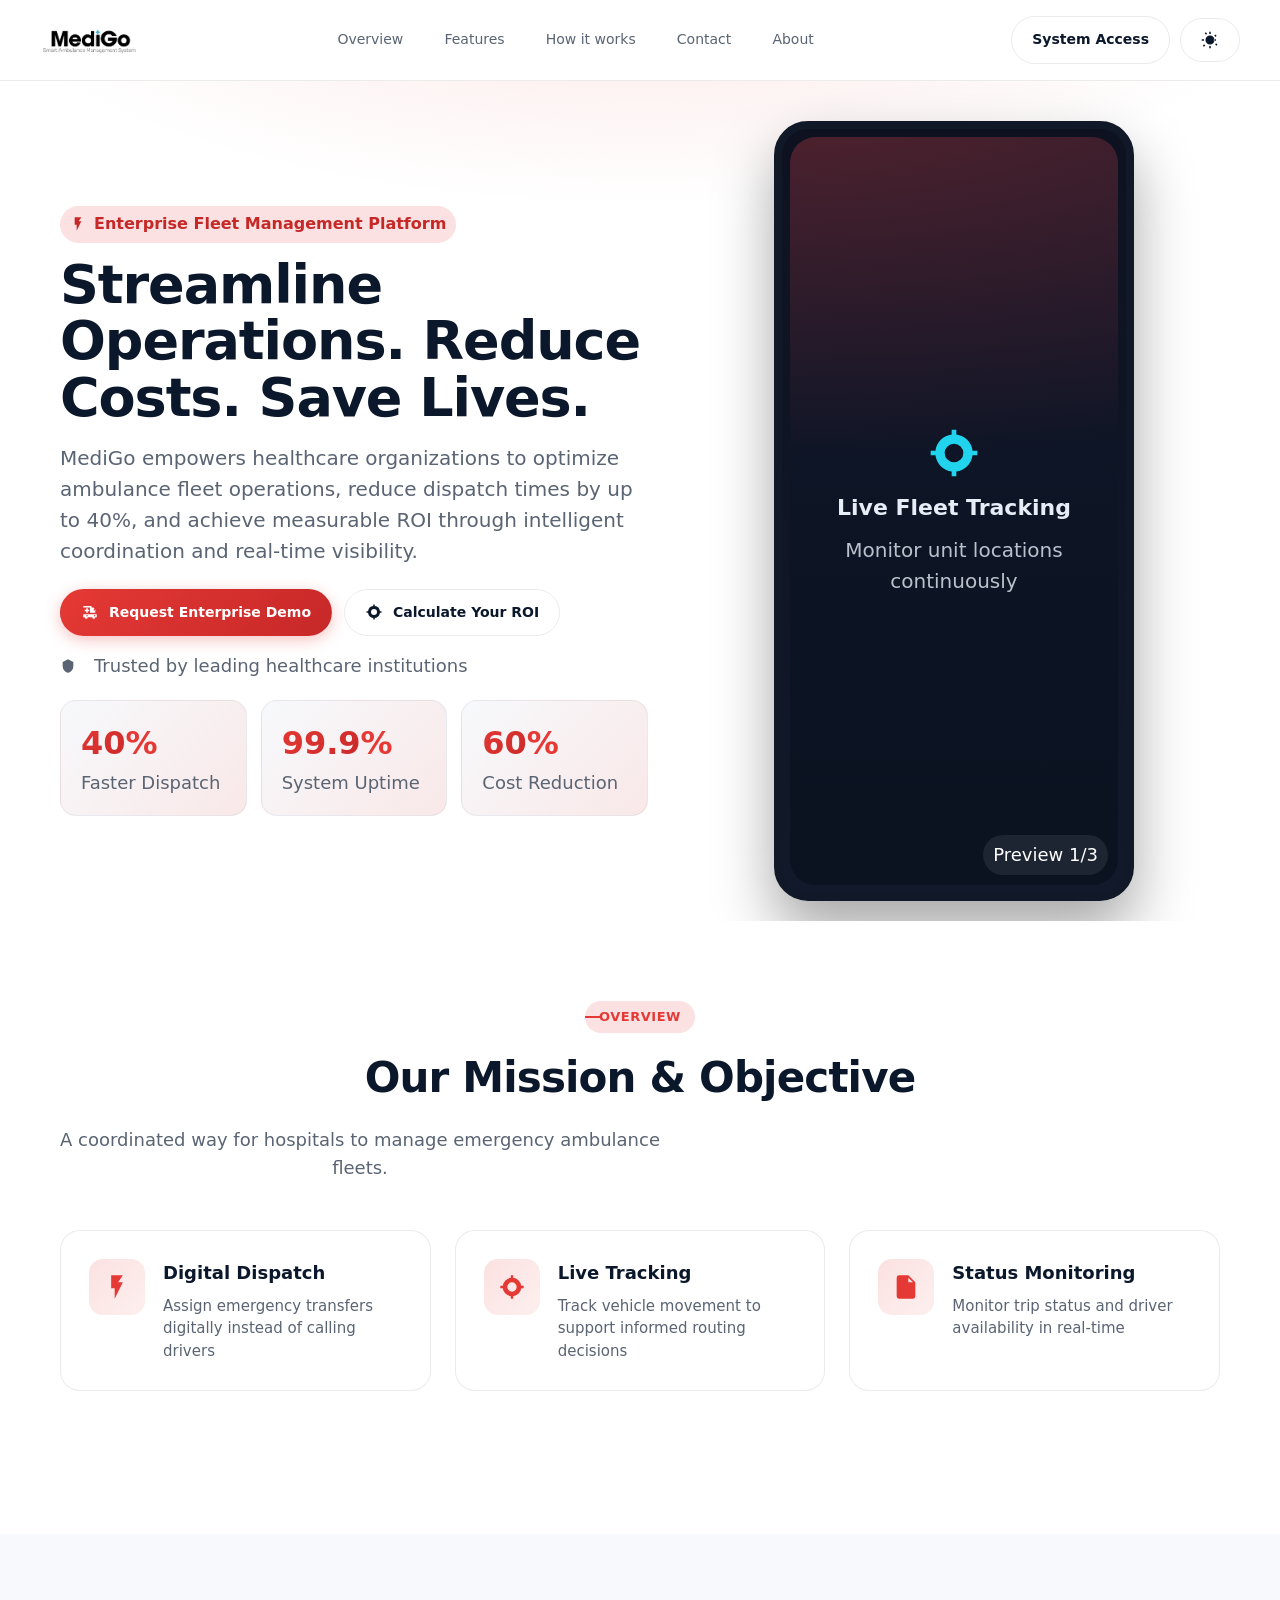
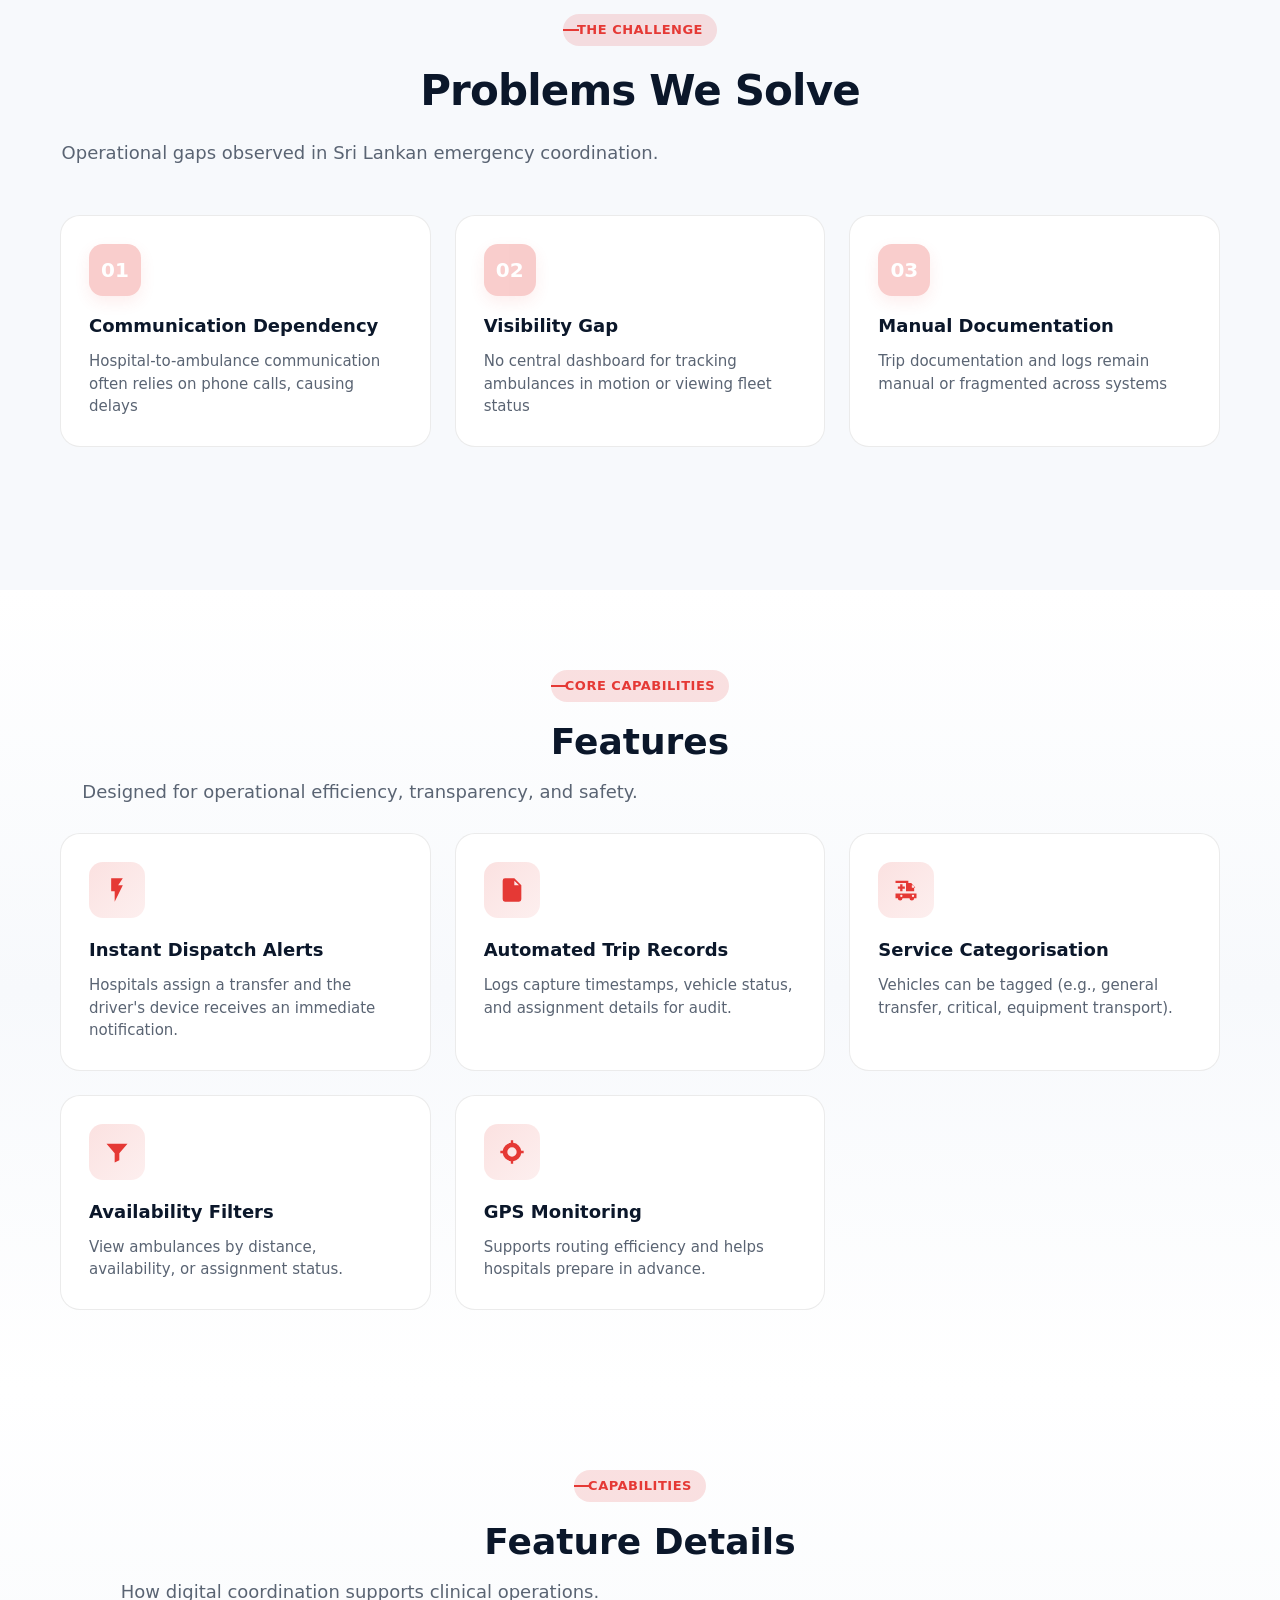
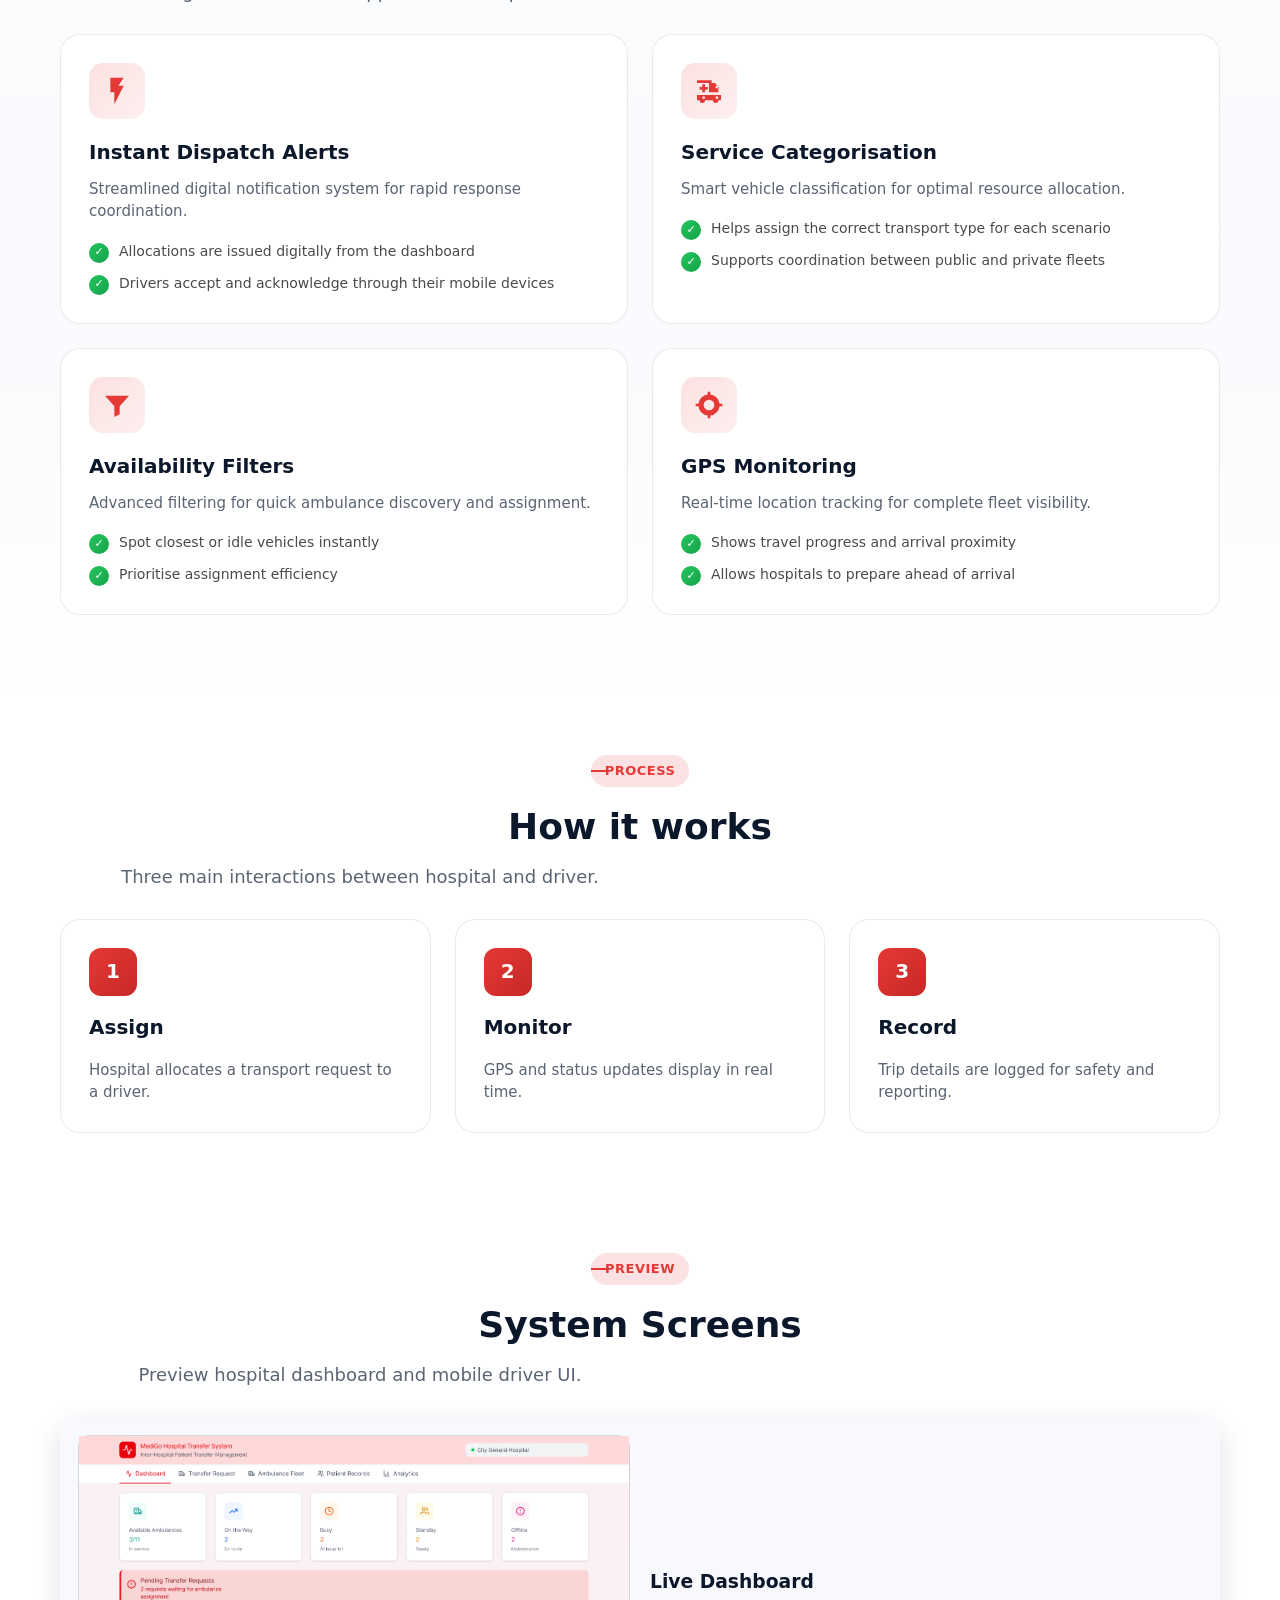
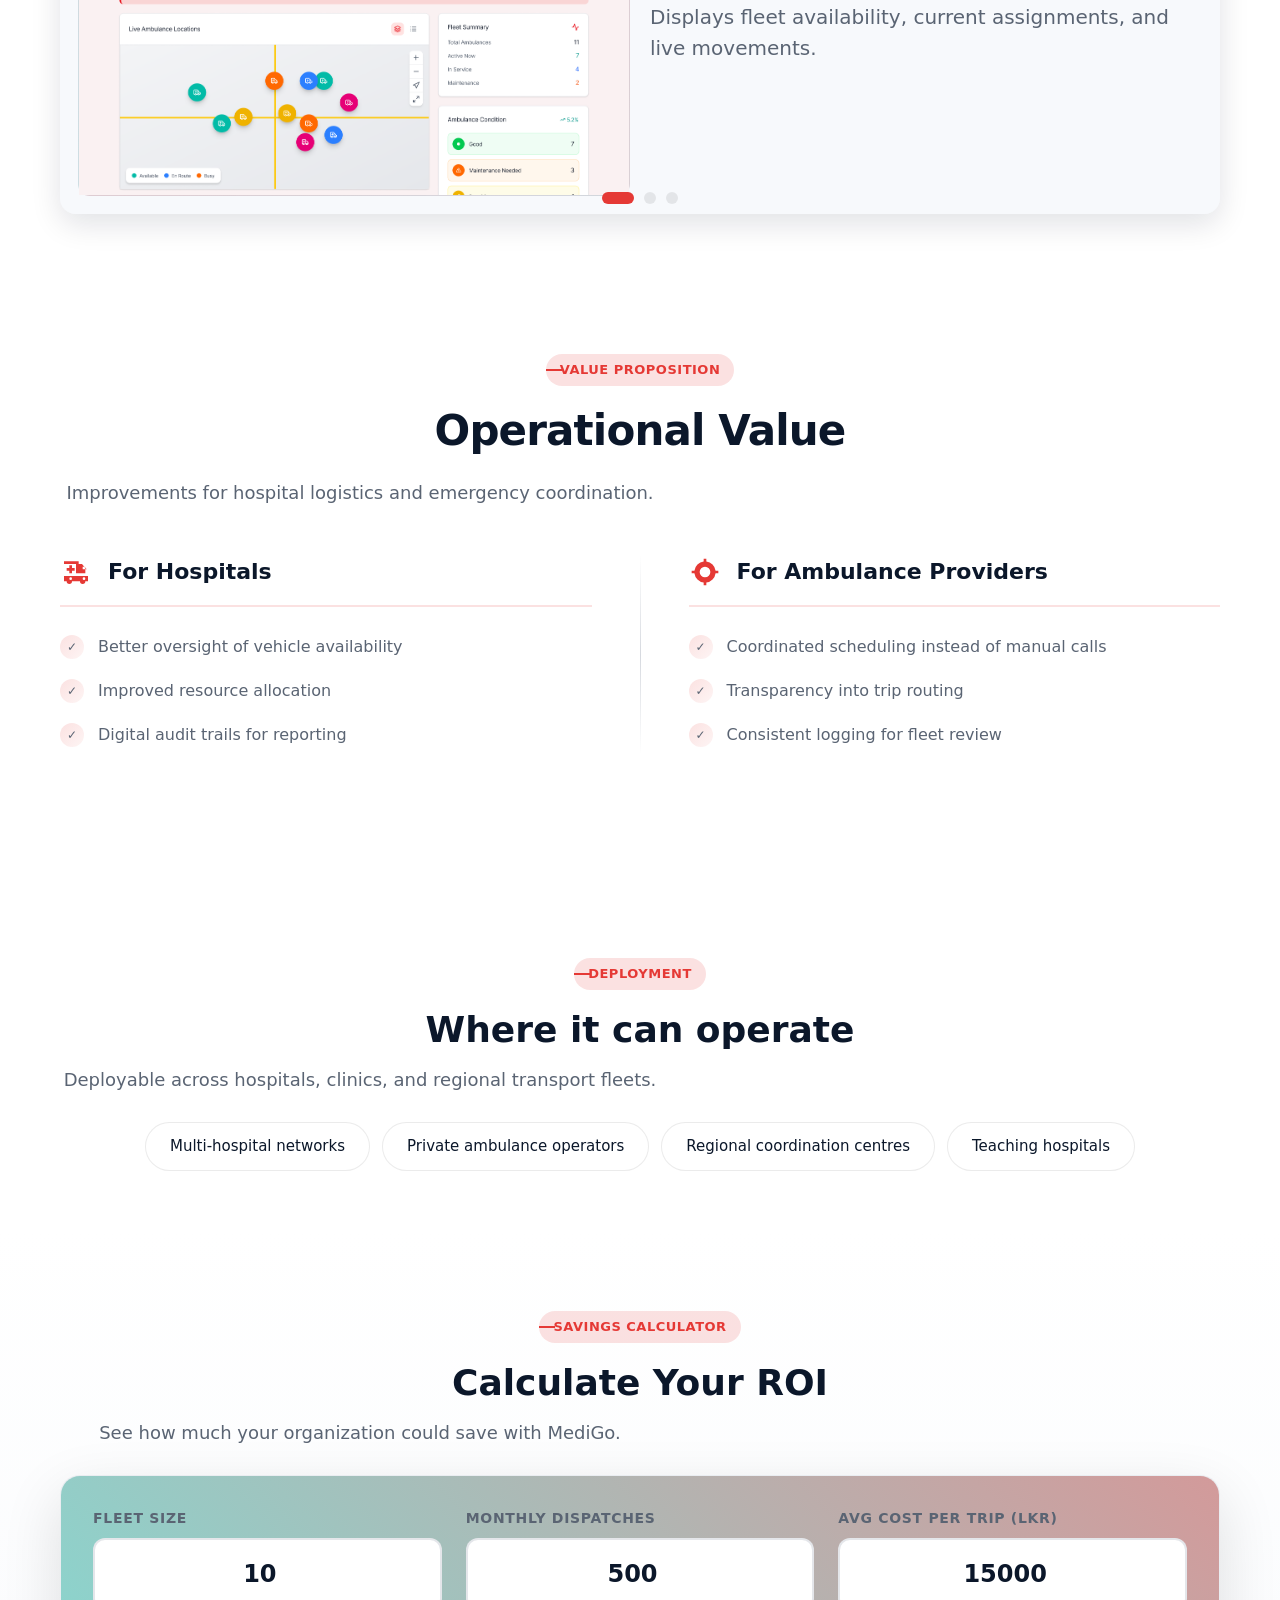
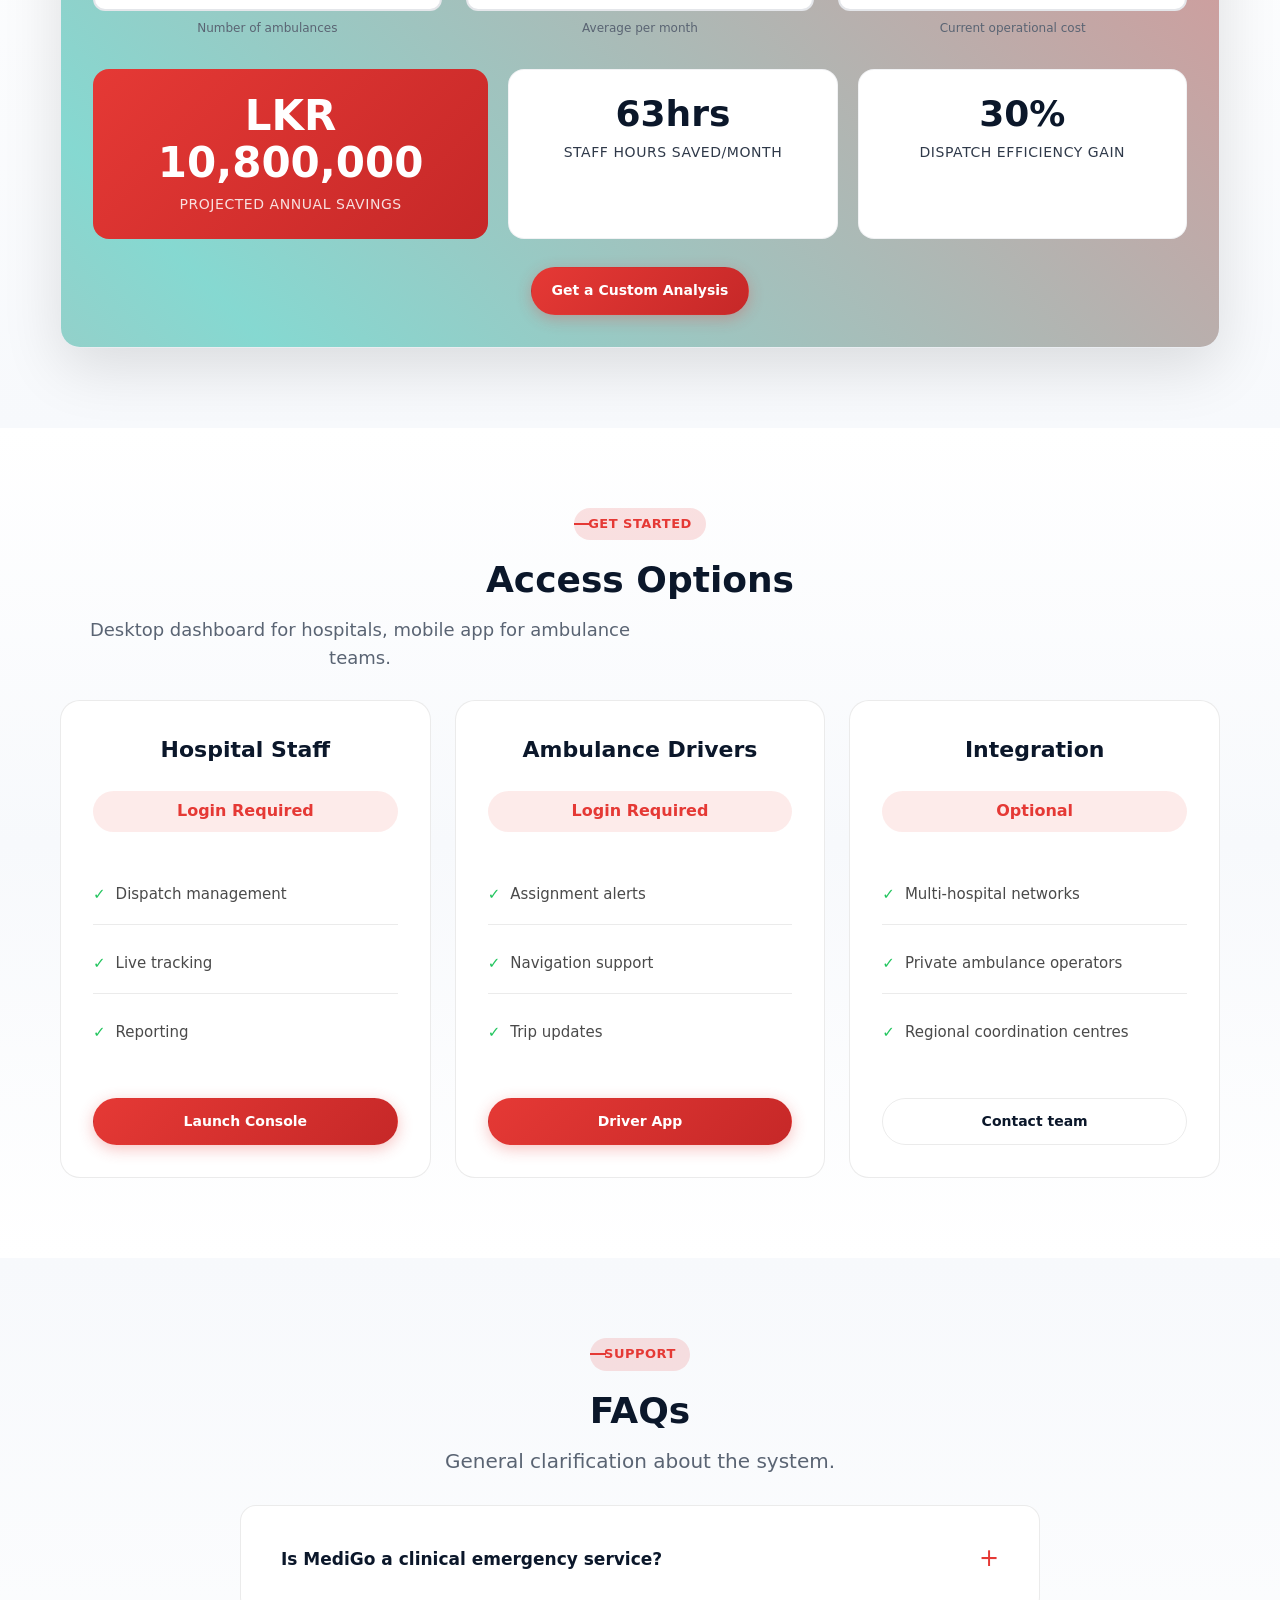
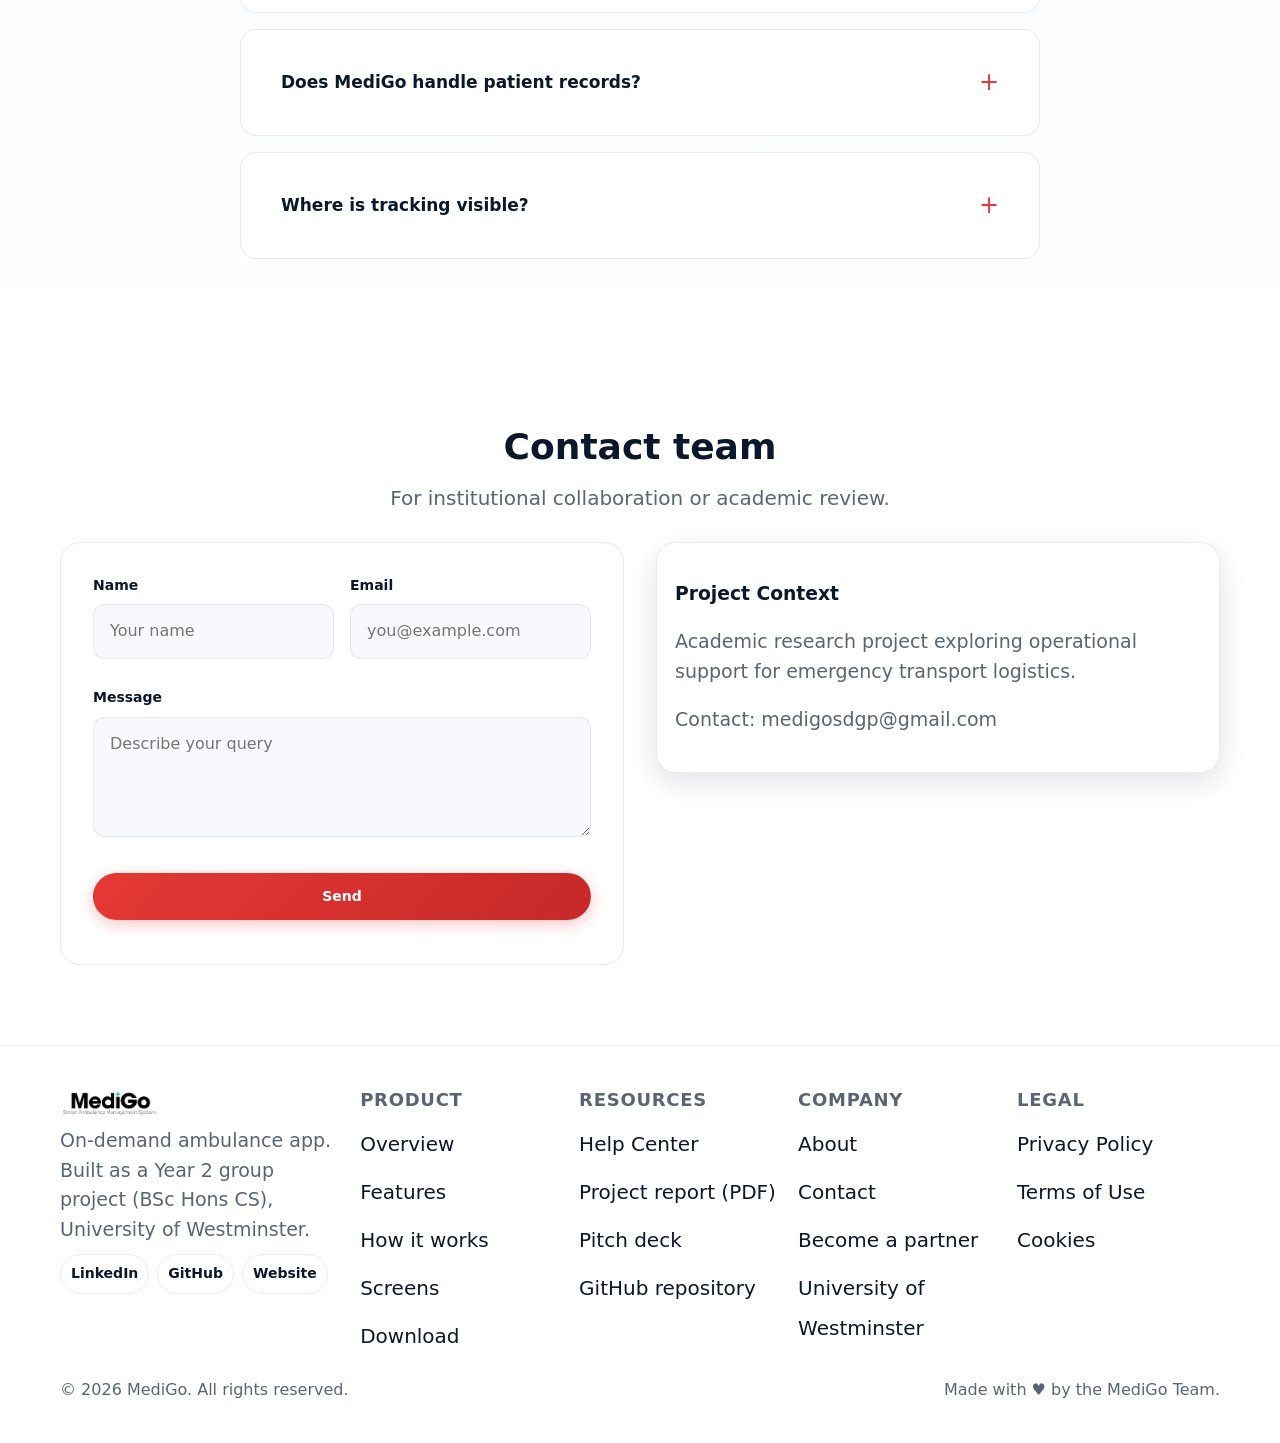
==== commit fe5ba46f: "feat: update driver app to v6 and add new enterprise features to index page" ====
--- a/index.html
+++ b/index.html
@@ -688,7 +688,7 @@
               <li>Live tracking</li>
               <li>Reporting</li>
             </ul>
-            <a class="btn btn-primary" href="#">Launch Console</a>
+            <a class="btn btn-primary" href="https://medigoadmin.pages.dev/">Launch Console</a>
           </div>
           <div class="plan reveal">
             <h3>Ambulance Drivers</h3>
@@ -705,6 +705,8 @@
             <div class="price">Optional</div>
             <ul>
               <li>Multi-hospital networks</li>
+              <li>Private ambulance operators</li>
+              <li>Regional coordination centres</li>
             </ul>
             <a class="btn btn-outline" href="#contact">Contact team</a>
           </div>
@@ -878,4 +880,4 @@
   </button>
 </body>
 
-</html>
+</html>
--- a/style.css
+++ b/style.css
@@ -11,8 +11,16 @@
 
 body {
   margin: 0;
-  font-family: Inter, system-ui, -apple-system, Segoe UI, Roboto, Helvetica,
-    Arial, "Apple Color Emoji", "Segoe UI Emoji";
+  font-family:
+    Inter,
+    system-ui,
+    -apple-system,
+    Segoe UI,
+    Roboto,
+    Helvetica,
+    Arial,
+    "Apple Color Emoji",
+    "Segoe UI Emoji";
   color: var(--text);
   background: var(--bg);
   line-height: 1.55;
@@ -101,7 +109,6 @@
 
 /* Remove system preference override - now dark is default */
 
-
 /* ========== LAYOUT ========== */
 .container {
   width: 100%;
@@ -436,9 +443,12 @@
   inset: 8px;
   border-radius: 26px;
   overflow: hidden;
-  background: radial-gradient(1200px 400px at -10% -10%,
+  background:
+    radial-gradient(
+      1200px 400px at -10% -10%,
       rgba(229, 57, 53, 0.35),
-      transparent),
+      transparent
+    ),
     linear-gradient(180deg, #0f172a 10%, #0b1220 90%);
 }
 
@@ -543,7 +553,6 @@
 }
 
 @media (max-width: 700px) {
-
   .feature-row,
   .member-row {
     flex-direction: column;
@@ -725,9 +734,11 @@
 .slide-card .img {
   aspect-ratio: 16/10;
   border-radius: 12px;
-  background: linear-gradient(120deg,
-      rgba(229, 57, 53, 0.15),
-      rgba(20, 184, 166, 0.1));
+  background: linear-gradient(
+    120deg,
+    rgba(229, 57, 53, 0.15),
+    rgba(20, 184, 166, 0.1)
+  );
   border: 1px solid rgba(120, 130, 150, 0.18);
 }
 
@@ -1363,9 +1374,15 @@
 .kpis .tile {
   padding: 18px 20px;
   border-radius: 16px;
-  background: linear-gradient(135deg, var(--surface) 0%, color-mix(in oklab, var(--surface) 90%, var(--brand)) 100%);
+  background: linear-gradient(
+    135deg,
+    var(--surface) 0%,
+    color-mix(in oklab, var(--surface) 90%, var(--brand)) 100%
+  );
   border: 1px solid rgba(120, 130, 150, 0.12);
-  transition: transform 0.3s ease, box-shadow 0.3s ease;
+  transition:
+    transform 0.3s ease,
+    box-shadow 0.3s ease;
 }
 
 .kpis .tile:hover {
@@ -1434,7 +1451,9 @@
   border-radius: 12px;
   border: 2px solid rgba(120, 130, 150, 0.2);
   background: var(--bg);
-  transition: border-color 0.3s ease, box-shadow 0.3s ease;
+  transition:
+    border-color 0.3s ease,
+    box-shadow 0.3s ease;
 }
 
 .roi-input-group input:focus {
@@ -1551,7 +1570,9 @@
 
 /* Enhanced Pricing Cards for Enterprise */
 .plan {
-  transition: transform 0.3s ease, box-shadow 0.3s ease;
+  transition:
+    transform 0.3s ease,
+    box-shadow 0.3s ease;
 }
 
 .plan:hover {
@@ -1567,7 +1588,11 @@
 }
 
 .btn-primary:hover {
-  background: linear-gradient(135deg, var(--brand-600) 0%, var(--brand-700) 100%);
+  background: linear-gradient(
+    135deg,
+    var(--brand-600) 0%,
+    var(--brand-700) 100%
+  );
   box-shadow: 0 6px 20px rgba(229, 57, 53, 0.4);
   transform: translateY(-2px);
 }
@@ -1610,7 +1635,6 @@
 }
 
 @keyframes pulse {
-
   0%,
   100% {
     opacity: 1;
@@ -1627,7 +1651,8 @@
 .reveal {
   opacity: 0;
   transform: translateY(30px);
-  transition: opacity 0.8s cubic-bezier(0.16, 1, 0.3, 1),
+  transition:
+    opacity 0.8s cubic-bezier(0.16, 1, 0.3, 1),
     transform 0.8s cubic-bezier(0.16, 1, 0.3, 1);
 }
 
@@ -1688,7 +1713,6 @@
 }
 
 @keyframes float {
-
   0%,
   100% {
     transform: translateY(0px);
@@ -1705,7 +1729,8 @@
 .quote,
 .step,
 .feature-row {
-  transition: transform 0.4s cubic-bezier(0.16, 1, 0.3, 1),
+  transition:
+    transform 0.4s cubic-bezier(0.16, 1, 0.3, 1),
     box-shadow 0.4s cubic-bezier(0.16, 1, 0.3, 1);
   transform-style: preserve-3d;
 }
@@ -1720,18 +1745,19 @@
 
 /* Gradient Animation on Hero */
 .hero::before {
-  content: '';
+  content: "";
   position: absolute;
   inset: 0;
-  background: radial-gradient(ellipse 80% 50% at 50% -20%,
-      rgba(229, 57, 53, 0.15),
-      transparent 70%);
+  background: radial-gradient(
+    ellipse 80% 50% at 50% -20%,
+    rgba(229, 57, 53, 0.15),
+    transparent 70%
+  );
   pointer-events: none;
   animation: gradientPulse 8s ease-in-out infinite;
 }
 
 @keyframes gradientPulse {
-
   0%,
   100% {
     opacity: 0.5;
@@ -1756,18 +1782,20 @@
 }
 
 .roi-calculator::before {
-  content: '';
+  content: "";
   position: absolute;
   top: -2px;
   left: -2px;
   right: -2px;
   bottom: -2px;
-  background: linear-gradient(45deg,
-      var(--brand),
-      var(--accent),
-      var(--brand-700),
-      var(--accent),
-      var(--brand));
+  background: linear-gradient(
+    45deg,
+    var(--brand),
+    var(--accent),
+    var(--brand-700),
+    var(--accent),
+    var(--brand)
+  );
   background-size: 400% 400%;
   animation: gradientBorder 8s ease infinite;
   border-radius: 22px;
@@ -1796,16 +1824,18 @@
 }
 
 .btn-primary::after {
-  content: '';
+  content: "";
   position: absolute;
   top: -50%;
   left: -100%;
   width: 100%;
   height: 200%;
-  background: linear-gradient(90deg,
-      transparent,
-      rgba(255, 255, 255, 0.3),
-      transparent);
+  background: linear-gradient(
+    90deg,
+    transparent,
+    rgba(255, 255, 255, 0.3),
+    transparent
+  );
   transition: left 0.6s ease;
 }
 
@@ -1831,7 +1861,8 @@
 input:focus-visible,
 textarea:focus-visible {
   outline: none;
-  box-shadow: 0 0 0 3px rgba(229, 57, 53, 0.3),
+  box-shadow:
+    0 0 0 3px rgba(229, 57, 53, 0.3),
     0 0 20px rgba(229, 57, 53, 0.2);
 }
 
@@ -1856,7 +1887,7 @@
 }
 
 nav a::after {
-  content: '';
+  content: "";
   position: absolute;
   bottom: -4px;
   left: 0;
@@ -1920,16 +1951,18 @@
 }
 
 .business-quote::after {
-  content: '';
+  content: "";
   position: absolute;
   top: 0;
   left: -100%;
   width: 50%;
   height: 100%;
-  background: linear-gradient(90deg,
-      transparent,
-      rgba(255, 255, 255, 0.05),
-      transparent);
+  background: linear-gradient(
+    90deg,
+    transparent,
+    rgba(255, 255, 255, 0.05),
+    transparent
+  );
   animation: shimmer 3s ease-in-out infinite;
 }
 
@@ -1955,7 +1988,6 @@
 }
 
 @keyframes logoWiggle {
-
   0%,
   100% {
     transform: rotate(0deg);
@@ -2031,7 +2063,9 @@
 .footer-links a {
   position: relative;
   display: inline-block;
-  transition: transform 0.3s ease, color 0.3s ease;
+  transition:
+    transform 0.3s ease,
+    color 0.3s ease;
 }
 
 .footer-links a:hover {
@@ -2067,7 +2101,6 @@
 
 /* Reduce motion for accessibility */
 @media (prefers-reduced-motion: reduce) {
-
   *,
   *::before,
   *::after {
@@ -2105,7 +2138,7 @@
 }
 
 .section-label::before {
-  content: '';
+  content: "";
   position: absolute;
   left: 0;
   top: 50%;
@@ -2144,7 +2177,11 @@
   align-items: center;
   justify-content: center;
   border-radius: 12px;
-  background: linear-gradient(135deg, rgba(229, 57, 53, 0.1) 0%, rgba(229, 57, 53, 0.05) 100%);
+  background: linear-gradient(
+    135deg,
+    rgba(229, 57, 53, 0.1) 0%,
+    rgba(229, 57, 53, 0.05) 100%
+  );
   color: var(--brand);
   transition: all 0.4s cubic-bezier(0.16, 1, 0.3, 1);
 }
@@ -2252,7 +2289,7 @@
 
 /* Clean Divider Line */
 .section-professional::after {
-  content: '';
+  content: "";
   display: block;
   width: 60px;
   height: 3px;
@@ -2296,11 +2333,13 @@
   width: 1px;
   height: 100%;
   min-height: 200px;
-  background: linear-gradient(180deg,
-      transparent,
-      rgba(120, 130, 150, 0.2) 20%,
-      rgba(120, 130, 150, 0.2) 80%,
-      transparent);
+  background: linear-gradient(
+    180deg,
+    transparent,
+    rgba(120, 130, 150, 0.2) 20%,
+    rgba(120, 130, 150, 0.2) 80%,
+    transparent
+  );
 }
 
 .benefit-list {
@@ -2334,7 +2373,11 @@
   align-items: center;
   justify-content: center;
   border-radius: 50%;
-  background: linear-gradient(135deg, rgba(229, 57, 53, 0.15), rgba(229, 57, 53, 0.05));
+  background: linear-gradient(
+    135deg,
+    rgba(229, 57, 53, 0.15),
+    rgba(229, 57, 53, 0.05)
+  );
   color: var(--brand);
   font-size: 12px;
   font-weight: 700;
@@ -2350,14 +2393,15 @@
     width: 60%;
     height: 1px;
     min-height: auto;
-    background: linear-gradient(90deg,
-        transparent,
-        rgba(120, 130, 150, 0.2),
-        transparent);
+    background: linear-gradient(
+      90deg,
+      transparent,
+      rgba(120, 130, 150, 0.2),
+      transparent
+    );
     margin: 0 auto;
   }
 }
-
 
 /* ========== BENEFITS GRID ========== */
 .benefits-grid {
@@ -2395,7 +2439,12 @@
 
 .benefit-divider {
   width: 1px;
-  background: linear-gradient(180deg, transparent, rgba(120, 130, 150, 0.3), transparent);
+  background: linear-gradient(
+    180deg,
+    transparent,
+    rgba(120, 130, 150, 0.3),
+    transparent
+  );
   align-self: stretch;
 }
 
@@ -2446,7 +2495,12 @@
 
 /* ========== FEATURE DETAILS SECTION ========== */
 .feature-details-section {
-  background: linear-gradient(180deg, var(--bg) 0%, var(--surface) 50%, var(--bg) 100%);
+  background: linear-gradient(
+    180deg,
+    var(--bg) 0%,
+    var(--surface) 50%,
+    var(--bg) 100%
+  );
   padding: 80px 0;
 }
 
@@ -2467,7 +2521,7 @@
 }
 
 .feature-detail-card::before {
-  content: '';
+  content: "";
   position: absolute;
   top: 0;
   left: 0;
@@ -2492,7 +2546,11 @@
   width: 56px;
   height: 56px;
   border-radius: 14px;
-  background: linear-gradient(135deg, color-mix(in oklab, var(--brand) 15%, transparent) 0%, color-mix(in oklab, var(--brand) 8%, transparent) 100%);
+  background: linear-gradient(
+    135deg,
+    color-mix(in oklab, var(--brand) 15%, transparent) 0%,
+    color-mix(in oklab, var(--brand) 8%, transparent) 100%
+  );
   display: flex;
   align-items: center;
   justify-content: center;
@@ -2503,7 +2561,11 @@
 
 .feature-detail-card:hover .feature-detail-icon {
   transform: scale(1.1);
-  background: linear-gradient(135deg, color-mix(in oklab, var(--brand) 25%, transparent) 0%, color-mix(in oklab, var(--brand) 15%, transparent) 100%);
+  background: linear-gradient(
+    135deg,
+    color-mix(in oklab, var(--brand) 25%, transparent) 0%,
+    color-mix(in oklab, var(--brand) 15%, transparent) 100%
+  );
 }
 
 .feature-detail-card h3 {
@@ -2567,7 +2629,12 @@
 
 /* Features Section */
 .features-section {
-  background: linear-gradient(180deg, var(--bg) 0%, var(--surface) 50%, var(--bg) 100%);
+  background: linear-gradient(
+    180deg,
+    var(--bg) 0%,
+    var(--surface) 50%,
+    var(--bg) 100%
+  );
   padding: 80px 0;
 }
 
@@ -2588,7 +2655,7 @@
 }
 
 .feature-card::before {
-  content: '';
+  content: "";
   position: absolute;
   top: 0;
   left: 0;
@@ -2613,7 +2680,11 @@
   width: 56px;
   height: 56px;
   border-radius: 14px;
-  background: linear-gradient(135deg, color-mix(in oklab, var(--brand) 15%, transparent) 0%, color-mix(in oklab, var(--brand) 8%, transparent) 100%);
+  background: linear-gradient(
+    135deg,
+    color-mix(in oklab, var(--brand) 15%, transparent) 0%,
+    color-mix(in oklab, var(--brand) 8%, transparent) 100%
+  );
   display: flex;
   align-items: center;
   justify-content: center;
@@ -2677,7 +2748,7 @@
 }
 
 .value-item::before {
-  content: '';
+  content: "";
   position: absolute;
   top: 0;
   left: 0;
@@ -2702,7 +2773,11 @@
   width: 56px;
   height: 56px;
   border-radius: 14px;
-  background: linear-gradient(135deg, color-mix(in oklab, var(--brand) 15%, transparent) 0%, color-mix(in oklab, var(--brand) 8%, transparent) 100%);
+  background: linear-gradient(
+    135deg,
+    color-mix(in oklab, var(--brand) 15%, transparent) 0%,
+    color-mix(in oklab, var(--brand) 8%, transparent) 100%
+  );
   display: flex;
   align-items: center;
   justify-content: center;
@@ -2757,7 +2832,7 @@
 }
 
 .problem-item::before {
-  content: '';
+  content: "";
   position: absolute;
   top: 0;
   left: 0;
@@ -2785,7 +2860,7 @@
   width: 52px;
   height: 52px;
   border-radius: 14px;
-  background: #E53935;
+  background: #e53935;
   color: white;
   font-size: 20px;
   font-weight: 800;
@@ -2833,7 +2908,7 @@
 }
 
 .step::before {
-  content: '';
+  content: "";
   position: absolute;
   top: 0;
   left: 0;
@@ -2934,7 +3009,12 @@
 
 /* ========== ENHANCED PRICING/PLAN CARDS ========== */
 .access-section {
-  background: linear-gradient(180deg, var(--bg) 0%, var(--surface) 50%, var(--bg) 100%);
+  background: linear-gradient(
+    180deg,
+    var(--bg) 0%,
+    var(--surface) 50%,
+    var(--bg) 100%
+  );
   padding: 80px 0;
 }
 
@@ -2956,7 +3036,7 @@
 }
 
 .plan::before {
-  content: '';
+  content: "";
   position: absolute;
   top: 0;
   left: 0;
@@ -3013,7 +3093,7 @@
 }
 
 .plan ul li::before {
-  content: '✓';
+  content: "✓";
   color: var(--success);
   font-weight: 700;
 }
@@ -3076,7 +3156,7 @@
 }
 
 .faq summary::after {
-  content: '+';
+  content: "+";
   font-size: 24px;
   font-weight: 300;
   color: var(--brand);
@@ -3112,7 +3192,7 @@
 }
 
 .faq ul li::before {
-  content: '→';
+  content: "→";
   color: var(--brand);
   font-weight: 700;
 }
@@ -3194,7 +3274,12 @@
 
 /* ========== TEAM SECTION ========== */
 .team-section {
-  background: linear-gradient(180deg, var(--bg) 0%, var(--surface) 50%, var(--bg) 100%);
+  background: linear-gradient(
+    180deg,
+    var(--bg) 0%,
+    var(--surface) 50%,
+    var(--bg) 100%
+  );
   padding: 80px 0;
 }
 
@@ -3224,7 +3309,7 @@
 }
 
 .member-card::before {
-  content: '';
+  content: "";
   position: absolute;
   top: 0;
   left: 0;
@@ -3314,9 +3399,8 @@
 
 /* ========== MOBILE RESPONSIVENESS IMPROVEMENTS ========== */
 @media (max-width: 768px) {
-
   /* Disable parallax on mobile for better performance */
-  .hero .container>div:first-child,
+  .hero .container > div:first-child,
   .phone {
     transform: none !important;
   }
@@ -3402,7 +3486,6 @@
 
 /* Disable complex animations on low-performance devices */
 @media (prefers-reduced-motion: reduce) {
-
   *,
   *::before,
   *::after {
@@ -3418,7 +3501,6 @@
 
 /* Touch device optimizations */
 @media (hover: none) {
-
   .feature-card:hover,
   .feature-detail-card:hover,
   .value-item:hover,
@@ -3588,4 +3670,4 @@
   .slider-arrows {
     padding: 0 8px;
   }
-}+}
